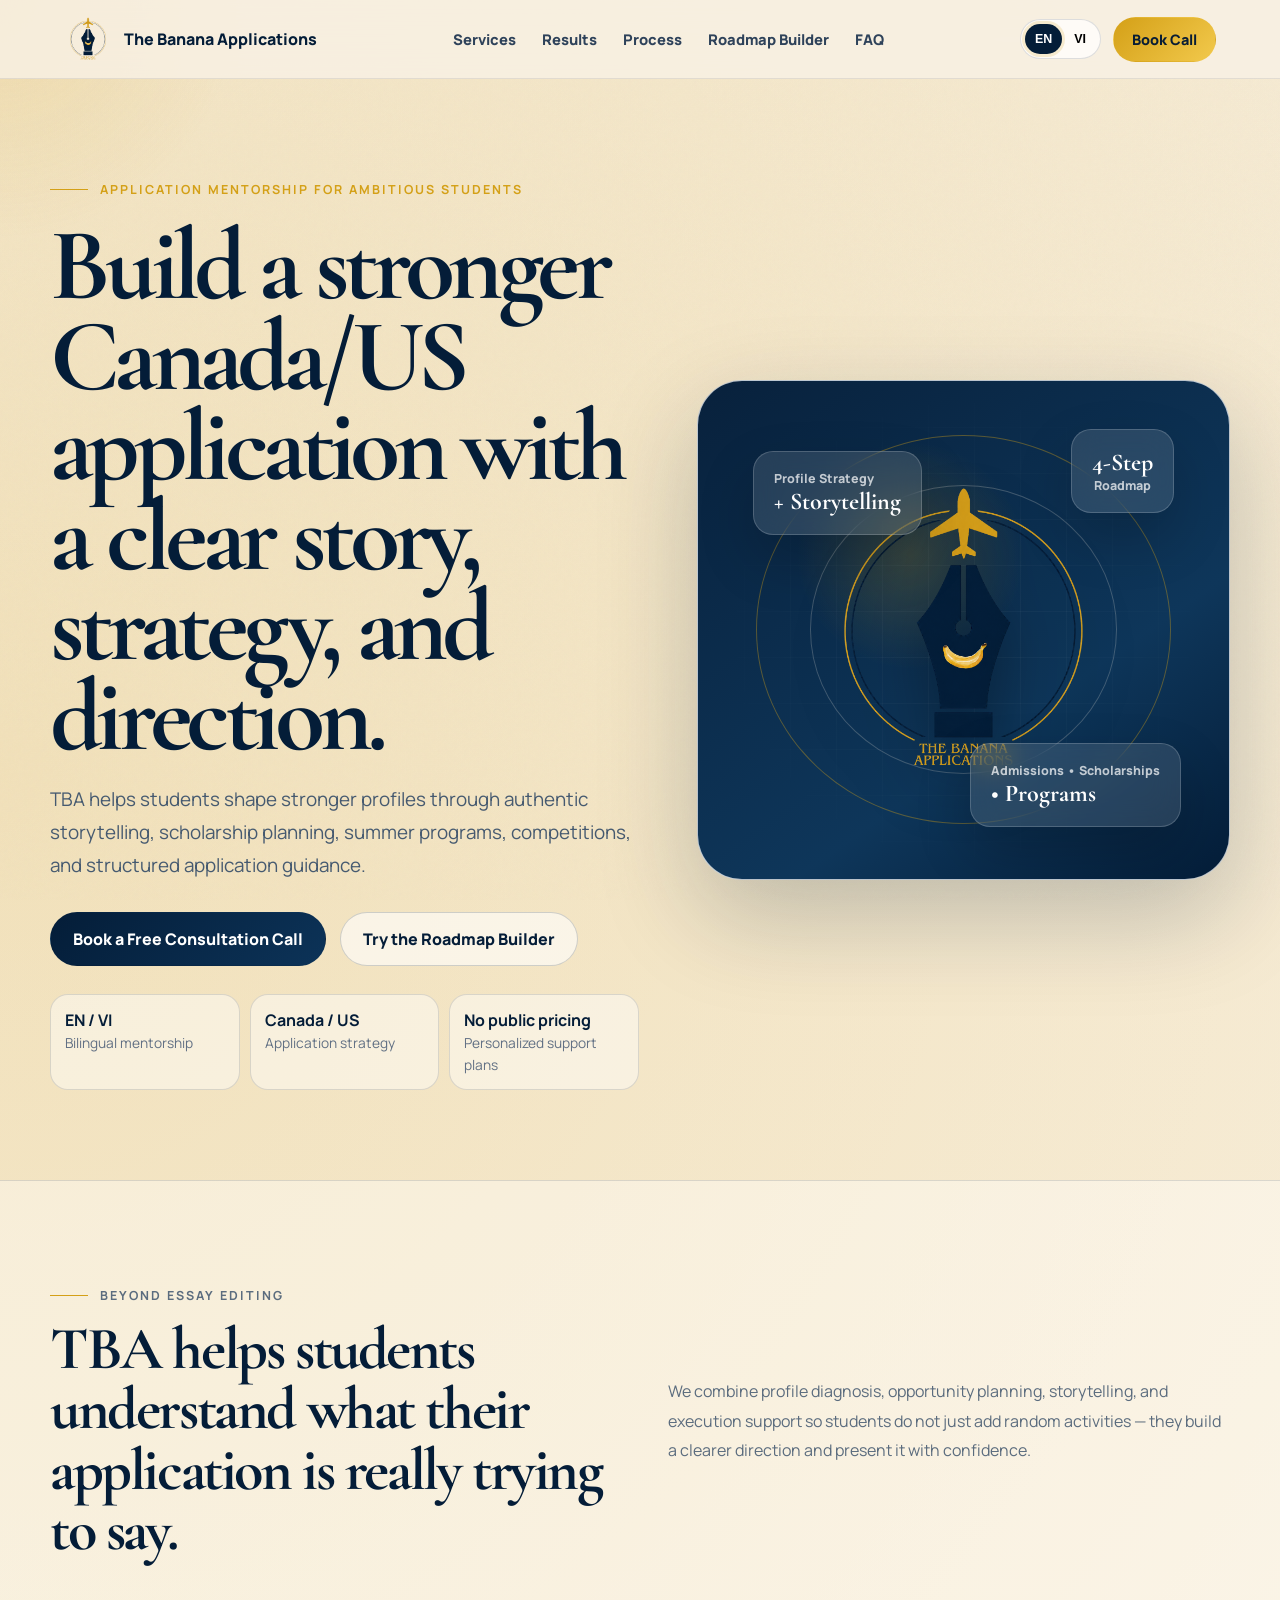
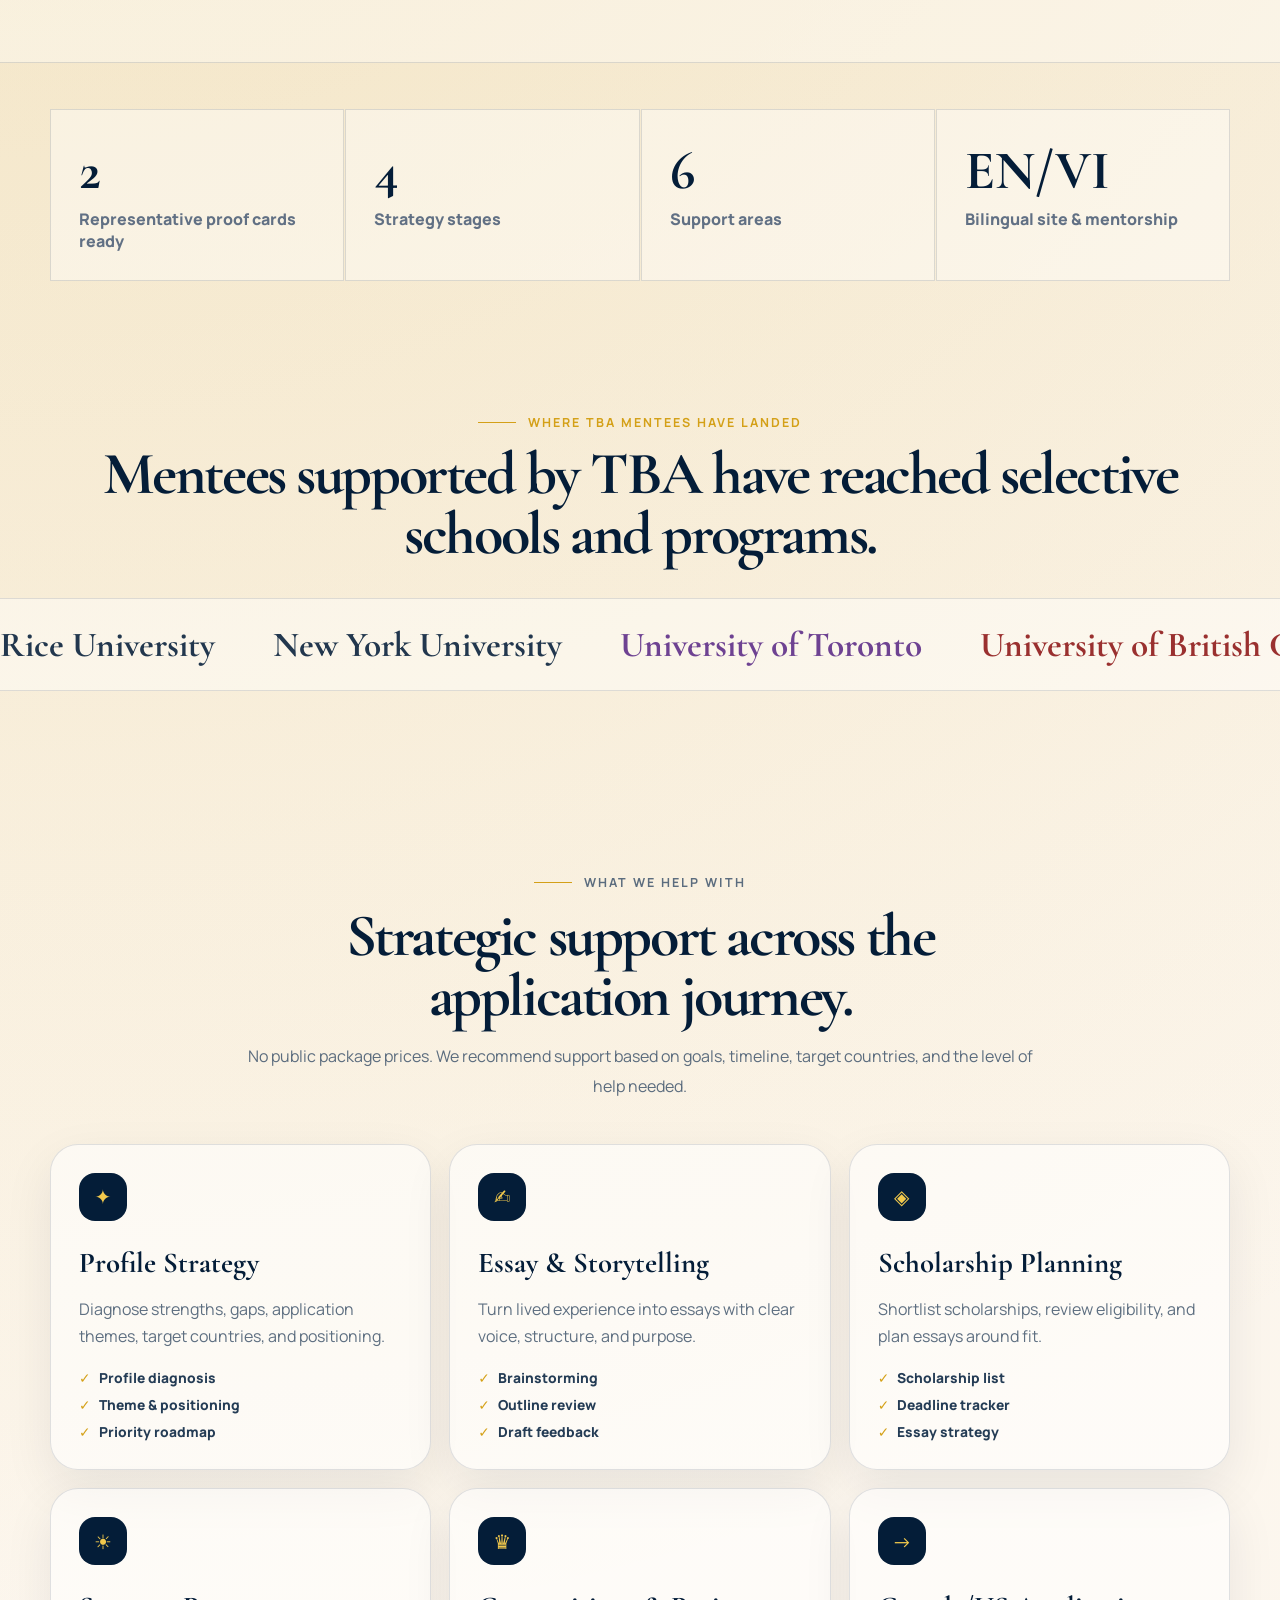
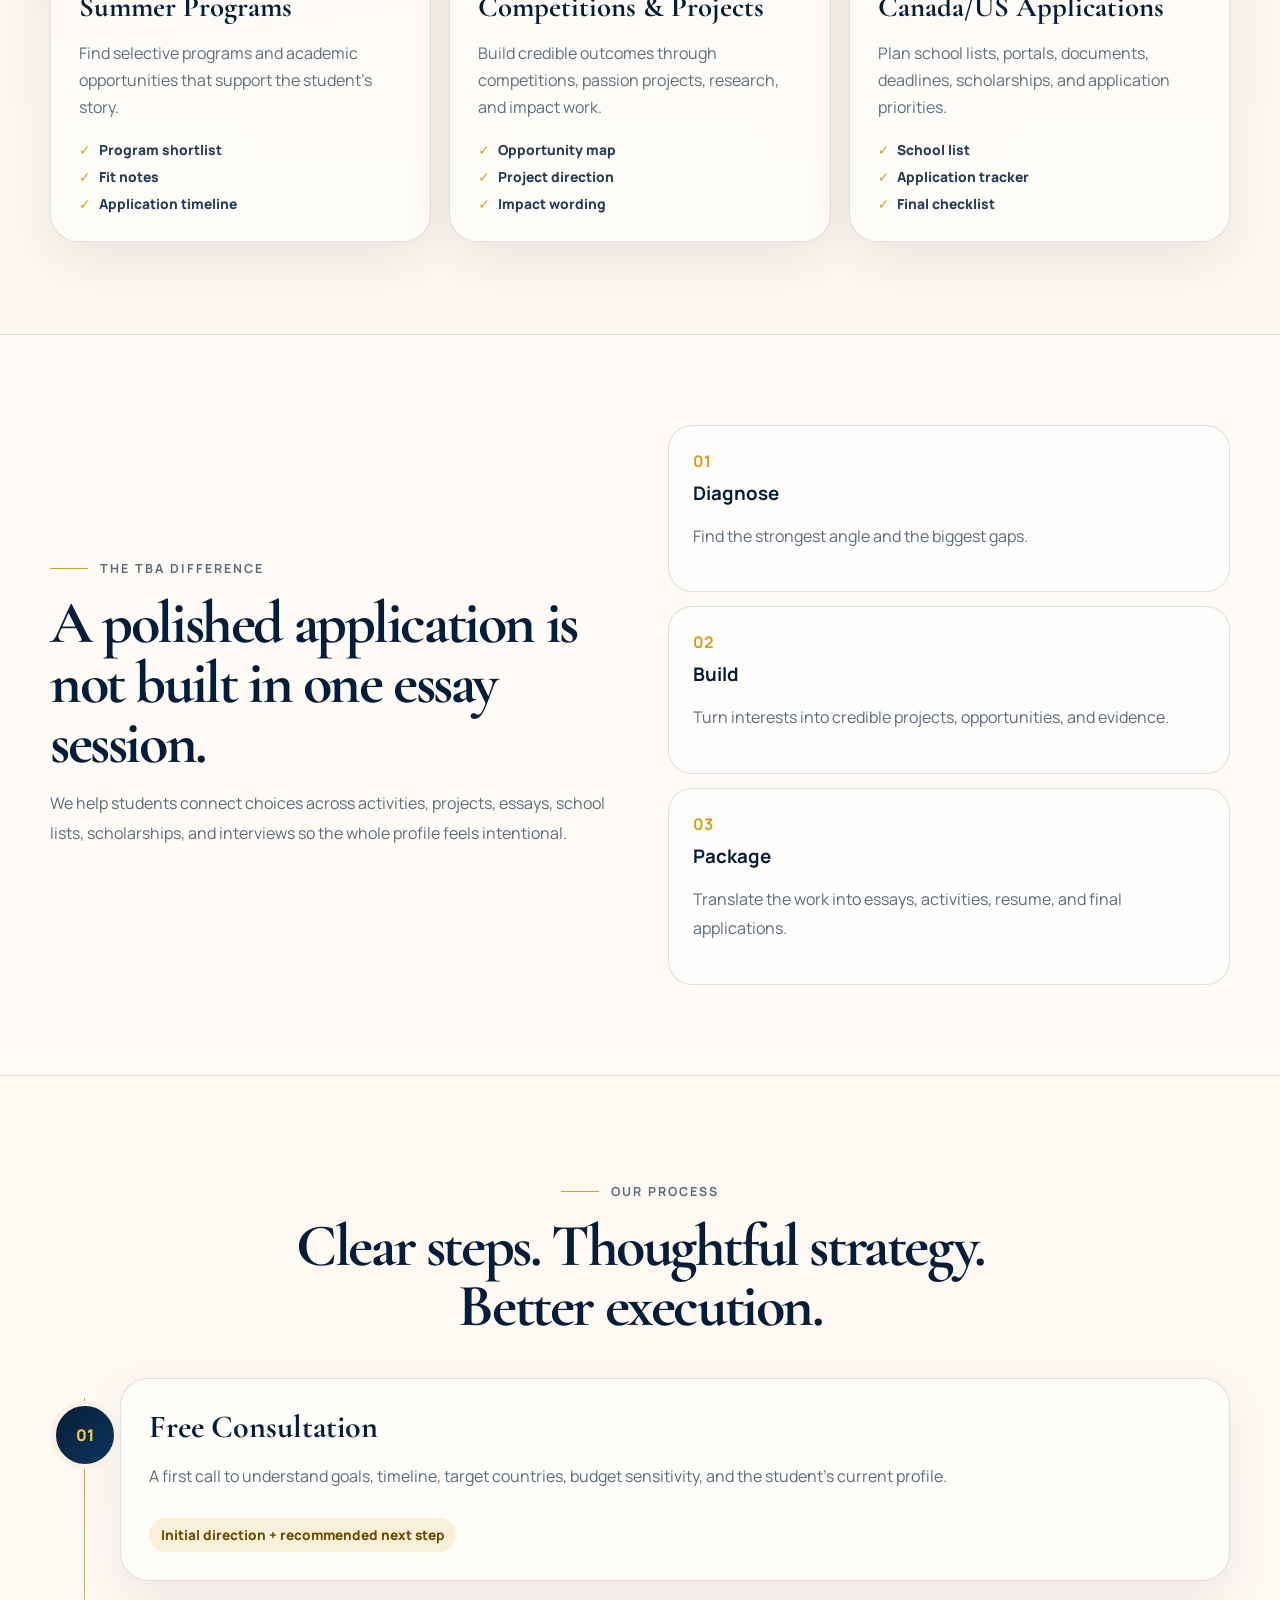
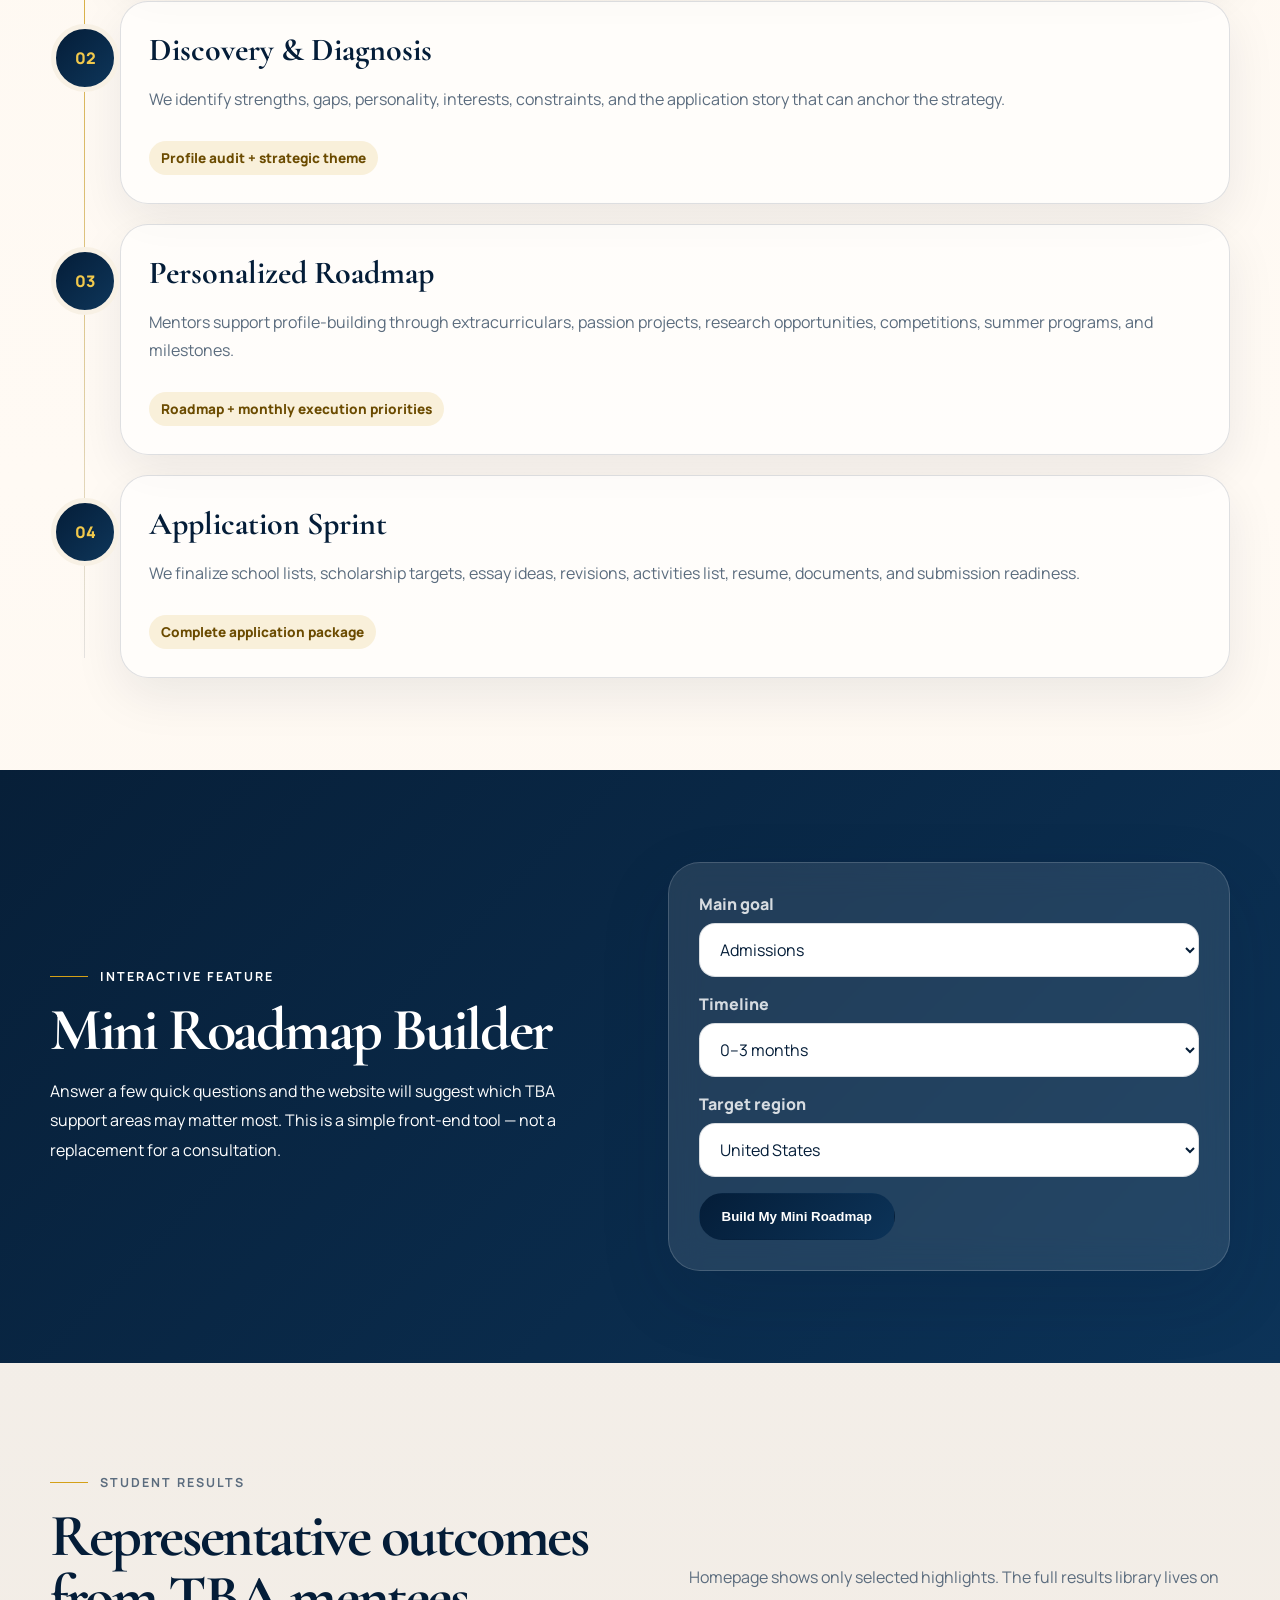
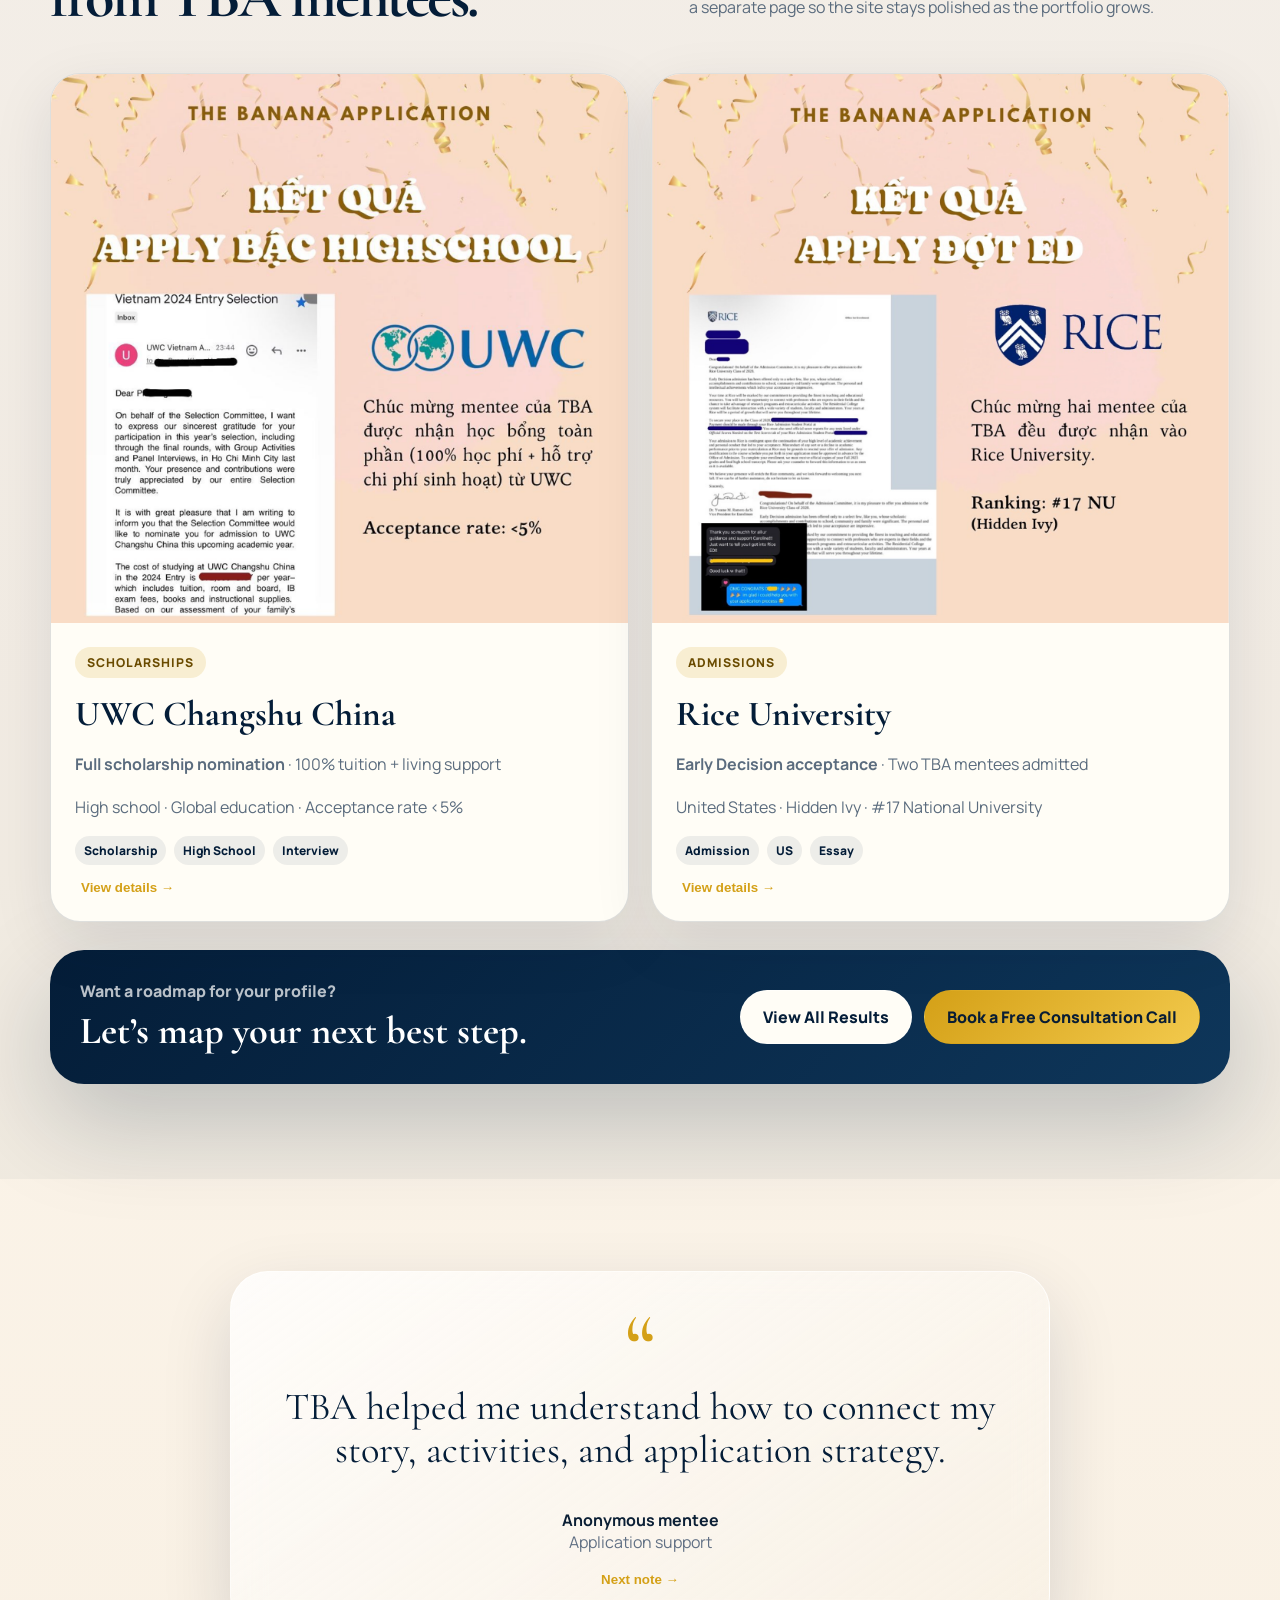
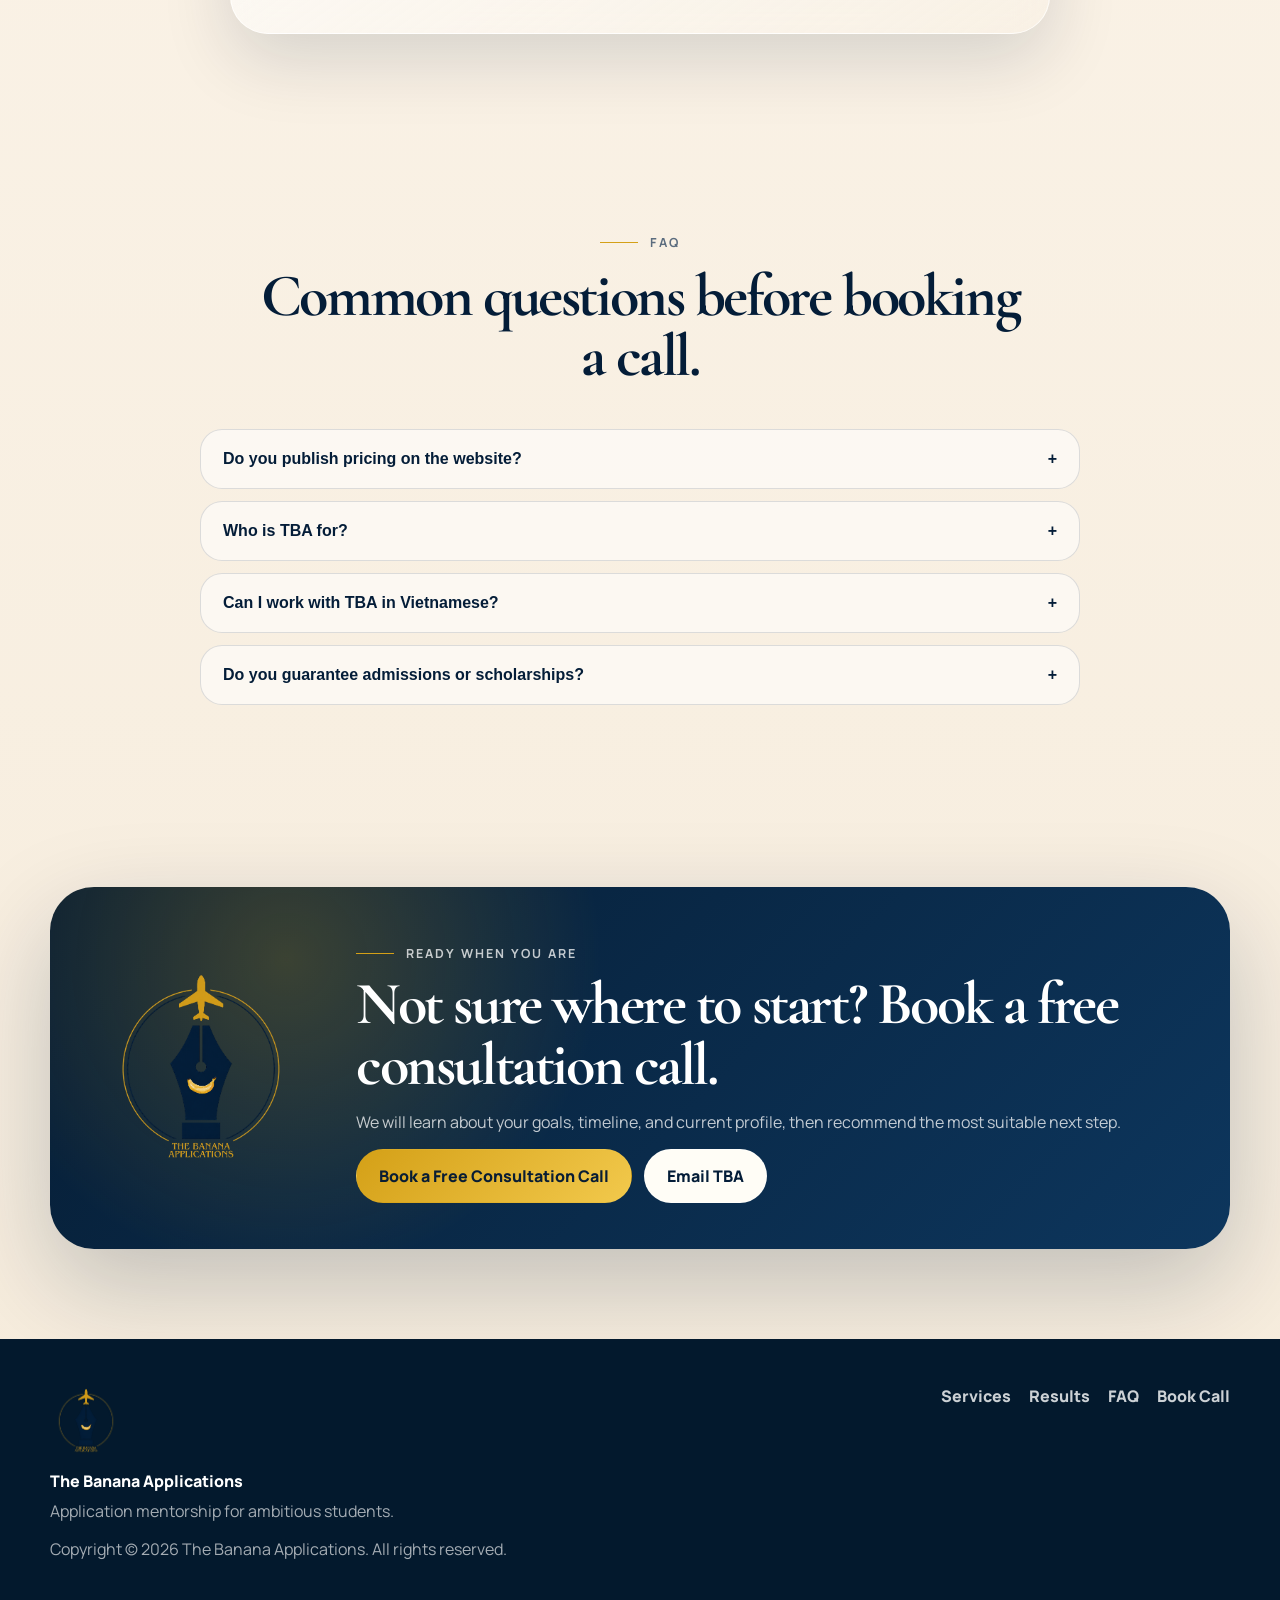
==== index.html @ 78f8deb8 "Add files via upload" ====
<!doctype html>
<html lang="en">
<head>
  <meta charset="utf-8" />
  <meta name="viewport" content="width=device-width, initial-scale=1" />
  <title>The Banana Applications | Premium Canada/US Application Mentorship</title>
  <meta name="description" content="The Banana Applications helps ambitious students build stronger Canada/US applications through profile strategy, authentic storytelling, scholarship planning, and structured application guidance." />
  <meta name="theme-color" content="#041d38" />
  <meta property="og:title" content="The Banana Applications" />
  <meta property="og:description" content="Premium bilingual application mentorship for students applying to Canada/US schools, scholarships, competitions, and programs." />
  <meta property="og:image" content="tba-logo.png" />
  <link rel="icon" href="tba-logo.png" />
  <link rel="preconnect" href="https://fonts.googleapis.com">
  <link rel="preconnect" href="https://fonts.gstatic.com" crossorigin>
  <link href="https://fonts.googleapis.com/css2?family=Cormorant+Garamond:wght@500;600;700&family=Manrope:wght@400;500;600;700;800&display=swap" rel="stylesheet">
  <link rel="stylesheet" href="styles.css" />
</head>
<body data-page="home">
  <div class="cursor-glow" id="cursorGlow"></div>
  <div class="page-noise"></div>
  <a class="skip-link" href="#main">Skip to content</a>
  <header class="site-header" id="top">
    <a class="brand" href="index.html#top" aria-label="The Banana Applications home"><img src="tba-logo.png" alt="The Banana Applications logo" /><span>The Banana Applications</span></a>
    <nav class="desktop-nav" aria-label="Main navigation">
      <a href="#services" data-i18n="navServices">Services</a><a href="results.html" data-i18n="navResults">Results</a><a href="#process" data-i18n="navProcess">Process</a><a href="#roadmap" data-i18n="navRoadmap">Roadmap Builder</a><a href="#faq" data-i18n="navFAQ">FAQ</a>
    </nav>
    <div class="header-actions"><button class="lang-toggle" type="button" aria-label="Switch language"><span class="lang-pill active" data-lang="en">EN</span><span class="lang-pill" data-lang="vi">VI</span></button><a class="btn btn-gold btn-small book-link" href="#" target="_blank" rel="noopener" data-i18n="bookShort">Book Call</a><button class="menu-button" type="button" aria-label="Open menu">☰</button></div>
  </header>
  <div class="mobile-menu" aria-label="Mobile navigation"><a href="#services" data-i18n="navServices">Services</a><a href="results.html" data-i18n="navResults">Results</a><a href="#process" data-i18n="navProcess">Process</a><a href="#roadmap" data-i18n="navRoadmap">Roadmap Builder</a><a href="#faq" data-i18n="navFAQ">FAQ</a></div>

  <main id="main">
    <section class="hero section-shell">
      <div class="hero-copy reveal">
        <p class="eyebrow"><span></span><strong data-i18n="heroEyebrow">Application mentorship for ambitious students</strong></p>
        <h1 data-i18n="heroTitle">Build a stronger Canada/US application with a clear story, strategy, and direction.</h1>
        <p class="hero-subtitle" data-i18n="heroSubtitle">TBA helps students shape stronger profiles through authentic storytelling, scholarship planning, summer programs, competitions, and structured application guidance.</p>
        <div class="hero-buttons"><a class="btn btn-navy book-link" href="#" target="_blank" rel="noopener" data-i18n="bookFull">Book a Free Consultation Call</a><a class="btn btn-outline" href="#roadmap" data-i18n="tryRoadmap">Try the Roadmap Builder</a></div>
        <div class="trust-row"><div><strong>EN / VI</strong><span data-i18n="trustLang">Bilingual mentorship</span></div><div><strong>Canada / US</strong><span data-i18n="trustMarket">Application strategy</span></div><div><strong data-i18n="trustNoPriceTitle">No public pricing</strong><span data-i18n="trustNoPriceText">Personalized support plans</span></div></div>
      </div>
      <div class="hero-visual reveal delay-1">
        <div class="hero-card premium-card tilt-card">
          <div class="orbit orbit-one"></div><div class="orbit orbit-two"></div><div class="hero-grid-lines"></div>
          <img class="hero-logo" src="tba-logo.png" alt="The Banana Applications logo" />
          <div class="floating-note top-left"><span>Profile Strategy</span><strong>+ Storytelling</strong></div>
          <div class="floating-note bottom-right"><span>Admissions • Scholarships</span><strong>• Programs</strong></div>
          <div class="floating-stat"><strong>4-Step</strong><span>Roadmap</span></div>
        </div>
      </div>
    </section>

    <section class="intro-band">
      <div class="section-shell intro-grid reveal"><div><p class="eyebrow"><span></span><strong data-i18n="introEyebrow">Beyond essay editing</strong></p><h2 data-i18n="introTitle">TBA helps students understand what their application is really trying to say.</h2></div><p data-i18n="introBody">We combine profile diagnosis, opportunity planning, storytelling, and execution support so students do not just add random activities — they build a clearer direction and present it with confidence.</p></div>
    </section>

    <section class="metric-panel section-shell reveal" aria-label="TBA highlights">
      <div><span data-counter="2">0</span><p data-i18n="metric1">Representative proof cards ready</p></div><div><span data-counter="4">0</span><p data-i18n="metric2">Strategy stages</p></div><div><span data-counter="6">0</span><p data-i18n="metric3">Support areas</p></div><div><span>EN/VI</span><p data-i18n="metric4">Bilingual site & mentorship</p></div>
    </section>

    <section class="university-strip" aria-label="TBA mentee destination schools"><div class="section-shell university-heading reveal"><p class="eyebrow centered"><span></span><strong data-i18n="marqueeEyebrow">Where TBA mentees have landed</strong></p><h2 data-i18n="marqueeTitle">Mentees supported by TBA have reached selective schools and programs.</h2></div><div class="logo-marquee"><div class="logo-track" id="destinationTrack"></div></div></section>

    <section class="section-shell services" id="services"><div class="section-heading reveal"><p class="eyebrow centered"><span></span><strong data-i18n="servicesEyebrow">What we help with</strong></p><h2 data-i18n="servicesTitle">Strategic support across the application journey.</h2><p data-i18n="servicesSubtitle">No public package prices. We recommend support based on goals, timeline, target countries, and the level of help needed.</p></div><div class="service-grid" id="serviceGrid"></div></section>

    <section class="signature-section"><div class="section-shell signature-grid reveal"><div><p class="eyebrow"><span></span><strong data-i18n="signatureEyebrow">The TBA difference</strong></p><h2 data-i18n="signatureTitle">A polished application is not built in one essay session.</h2><p data-i18n="signatureBody">We help students connect choices across activities, projects, essays, school lists, scholarships, and interviews so the whole profile feels intentional.</p></div><div class="method-cards"><article><b>01</b><h3 data-i18n="method1Title">Diagnose</h3><p data-i18n="method1Body">Find the strongest angle and the biggest gaps.</p></article><article><b>02</b><h3 data-i18n="method2Title">Build</h3><p data-i18n="method2Body">Turn interests into credible projects, opportunities, and evidence.</p></article><article><b>03</b><h3 data-i18n="method3Title">Package</h3><p data-i18n="method3Body">Translate the work into essays, activities, resume, and final applications.</p></article></div></div></section>

    <section class="section-shell process" id="process"><div class="section-heading reveal"><p class="eyebrow centered"><span></span><strong data-i18n="processEyebrow">Our process</strong></p><h2 data-i18n="processTitle">Clear steps. Thoughtful strategy. Better execution.</h2></div><div class="process-timeline" id="processGrid"></div></section>

    <section class="roadmap-section" id="roadmap"><div class="section-shell roadmap-grid reveal"><div><p class="eyebrow"><span></span><strong data-i18n="roadmapEyebrow">Interactive feature</strong></p><h2 data-i18n="roadmapTitle">Mini Roadmap Builder</h2><p data-i18n="roadmapBody">Answer a few quick questions and the website will suggest which TBA support areas may matter most. This is a simple front-end tool — not a replacement for a consultation.</p></div><div class="roadmap-card premium-card"><div class="quiz-step"><label data-i18n="quizGoal">Main goal</label><select id="goalSelect"><option value="admission">Admissions</option><option value="scholarship">Scholarship</option><option value="profile">Profile building</option><option value="essay">Essay/storytelling</option></select></div><div class="quiz-step"><label data-i18n="quizTimeline">Timeline</label><select id="timelineSelect"><option value="soon">0–3 months</option><option value="mid">3–9 months</option><option value="long">9+ months</option></select></div><div class="quiz-step"><label data-i18n="quizRegion">Target region</label><select id="regionSelect"><option value="us">United States</option><option value="canada">Canada</option><option value="both">Canada + US</option></select></div><button class="btn btn-navy" id="buildRoadmap" type="button" data-i18n="buildRoadmap">Build My Mini Roadmap</button><div class="roadmap-output" id="roadmapOutput"></div></div></div></section>

    <section class="results-section" id="results"><div class="section-shell"><div class="results-top reveal"><div><p class="eyebrow"><span></span><strong data-i18n="resultsEyebrow">Student results</strong></p><h2 data-i18n="resultsTitle">Representative outcomes from TBA mentees.</h2></div><p data-i18n="resultsSubtitle">Homepage shows only selected highlights. The full results library lives on a separate page so the site stays polished as the portfolio grows.</p></div><div class="results-grid" id="featuredResultsGrid"></div><div class="inline-cta reveal"><div><p data-i18n="inlineCtaSmall">Want a roadmap for your profile?</p><h3 data-i18n="inlineCtaTitle">Let’s map your next best step.</h3></div><div class="cta-actions"><a class="btn btn-light" href="results.html" data-i18n="viewAllResults">View All Results</a><a class="btn btn-gold book-link" href="#" target="_blank" rel="noopener" data-i18n="bookFull">Book a Free Consultation Call</a></div></div></div></section>

    <section class="testimonials section-shell reveal"><div class="testimonial-card premium-card"><p class="quote-mark">“</p><p id="testimonialText">TBA helped me understand how to connect my story, activities, and application strategy.</p><div><strong id="testimonialName">Anonymous mentee</strong><span id="testimonialMeta">Application support</span></div><button class="mini-link" id="nextTestimonial" type="button">Next note →</button></div></section>

    <section class="section-shell faq" id="faq"><div class="section-heading reveal"><p class="eyebrow centered"><span></span><strong data-i18n="faqEyebrow">FAQ</strong></p><h2 data-i18n="faqTitle">Common questions before booking a call.</h2></div><div class="faq-list" id="faqList"></div></section>

    <section class="final-cta" id="contact"><div class="section-shell final-card reveal"><img src="tba-logo.png" alt="The Banana Applications logo" /><div><p class="eyebrow"><span></span><strong data-i18n="finalEyebrow">Ready when you are</strong></p><h2 data-i18n="finalTitle">Not sure where to start? Book a free consultation call.</h2><p data-i18n="finalBody">We will learn about your goals, timeline, and current profile, then recommend the most suitable next step.</p><div class="final-actions"><a class="btn btn-gold book-link" href="#" target="_blank" rel="noopener" data-i18n="bookFull">Book a Free Consultation Call</a><a class="btn btn-light" id="emailLink" href="#">Email TBA</a></div></div></div></section>
  </main>

  <footer class="site-footer"><div class="section-shell footer-grid"><div><img src="tba-logo.png" alt="The Banana Applications logo" /><p>The Banana Applications</p><span data-i18n="footerTagline">Application mentorship for ambitious students.</span><span class="copyright">Copyright © 2026 The Banana Applications. All rights reserved.</span></div><div class="footer-links"><a href="#services" data-i18n="navServices">Services</a><a href="results.html" data-i18n="navResults">Results</a><a href="#faq" data-i18n="navFAQ">FAQ</a><a class="book-link" href="#" target="_blank" rel="noopener" data-i18n="bookShort">Book Call</a></div></div></footer>
  <dialog class="result-modal" id="resultModal"><button class="modal-close" type="button" aria-label="Close result">×</button><div id="modalContent"></div></dialog>
  <script src="data.js"></script><script src="script.js"></script>
</body>
</html>
---- styles.css ----
:root{--navy:#041d38;--navy2:#092947;--gold:#d4a017;--gold2:#f2c94c;--cream:#f8f1e5;--ivory:#fffaf0;--ink:#0b1f35;--muted:#617084;--line:rgba(4,29,56,.13);--shadow:0 26px 70px rgba(4,29,56,.14);--shadow2:0 36px 100px rgba(4,29,56,.22);--radius:28px;--serif:"Cormorant Garamond",Georgia,serif;--sans:"Manrope",system-ui,sans-serif}*{box-sizing:border-box}html{scroll-behavior:smooth}body{margin:0;background:radial-gradient(circle at 0 8%,rgba(212,160,23,.22),transparent 28%),linear-gradient(180deg,var(--cream),#fffaf4 55%,#f6ecdc);color:var(--ink);font-family:var(--sans);overflow-x:hidden}.page-noise{position:fixed;inset:0;pointer-events:none;opacity:.42;background-image:url("data:image/svg+xml,%3Csvg viewBox='0 0 200 200' xmlns='http://www.w3.org/2000/svg'%3E%3Cfilter id='n'%3E%3CfeTurbulence type='fractalNoise' baseFrequency='.9' numOctaves='4' stitchTiles='stitch'/%3E%3C/filter%3E%3Crect width='100%25' height='100%25' filter='url(%23n)' opacity='.05'/%3E%3C/svg%3E");z-index:0}.cursor-glow{position:fixed;width:520px;height:520px;border-radius:50%;background:radial-gradient(circle,rgba(212,160,23,.19),transparent 65%);pointer-events:none;transform:translate(-50%,-50%);z-index:0;opacity:.8}.skip-link{position:absolute;left:-999px}.skip-link:focus{left:20px;top:20px;z-index:99}.section-shell{width:min(1180px,calc(100% - 42px));margin:0 auto}.site-header{position:sticky;top:0;z-index:50;display:flex;align-items:center;justify-content:space-between;padding:15px min(5vw,72px);background:rgba(248,241,229,.82);backdrop-filter:blur(18px);border-bottom:1px solid rgba(4,29,56,.09)}.brand{display:flex;align-items:center;gap:12px;color:var(--navy);text-decoration:none;font-weight:850}.brand img{width:48px;height:48px;object-fit:contain}.desktop-nav{display:flex;gap:26px;align-items:center}.desktop-nav a,.mobile-menu a{color:#2e425a;text-decoration:none;font-weight:800;font-size:.92rem}.desktop-nav a:hover{color:var(--gold)}.header-actions{display:flex;gap:12px;align-items:center}.lang-toggle{border:1px solid var(--line);background:rgba(255,255,255,.7);padding:4px;border-radius:999px;display:flex;gap:2px;cursor:pointer}.lang-pill{padding:8px 10px;border-radius:999px;font-weight:900;font-size:.78rem}.lang-pill.active{background:var(--navy);color:white;box-shadow:0 0 0 3px rgba(212,160,23,.18)}.btn{display:inline-flex;align-items:center;justify-content:center;border-radius:999px;padding:15px 22px;border:1px solid transparent;text-decoration:none;font-weight:900;transition:.25s ease;cursor:pointer}.btn:hover{transform:translateY(-2px);box-shadow:0 18px 38px rgba(4,29,56,.15)}.btn-small{padding:12px 18px;font-size:.9rem}.btn-gold{background:linear-gradient(135deg,var(--gold),var(--gold2));color:#091d34}.btn-navy{background:linear-gradient(135deg,var(--navy),#0c3358);color:white}.btn-outline{border-color:rgba(4,29,56,.18);background:rgba(255,255,255,.6);color:var(--navy)}.btn-light{background:#fffdf6;color:var(--navy);border-color:rgba(255,255,255,.45)}.menu-button{display:none;border:0;background:var(--navy);color:white;border-radius:12px;padding:9px 12px}.mobile-menu{display:none;position:sticky;top:79px;z-index:49;background:rgba(248,241,229,.96);padding:14px 22px;border-bottom:1px solid var(--line)}.mobile-menu.open{display:grid;gap:12px}.hero{position:relative;display:grid;grid-template-columns:1.05fr .95fr;gap:58px;align-items:center;min-height:760px;padding:90px 0}.eyebrow{display:flex;gap:12px;align-items:center;color:var(--gold);letter-spacing:.16em;text-transform:uppercase;font-size:.78rem;font-weight:900}.eyebrow span{width:38px;height:1px;background:var(--gold);display:inline-block}.eyebrow.centered{justify-content:center}.hero h1,.results-hero h1{font-family:var(--serif);font-size:clamp(4rem,8vw,7.8rem);line-height:.88;letter-spacing:-.055em;margin:22px 0;color:var(--navy)}.hero-subtitle{font-size:1.18rem;line-height:1.75;color:#465a70;max-width:780px}.hero-buttons{display:flex;gap:14px;flex-wrap:wrap;margin-top:30px}.trust-row{margin-top:28px;display:grid;grid-template-columns:repeat(3,1fr);gap:10px}.trust-row div{border:1px solid var(--line);border-radius:18px;padding:14px;background:rgba(255,255,255,.45)}.trust-row strong{display:block;color:var(--navy)}.trust-row span{color:var(--muted);font-size:.86rem}.premium-card{background:linear-gradient(145deg,rgba(255,255,255,.78),rgba(248,241,229,.45));border:1px solid rgba(255,255,255,.72);box-shadow:var(--shadow);backdrop-filter:blur(16px)}.hero-card{min-height:500px;border-radius:45px;background:radial-gradient(circle at 40% 35%,rgba(212,160,23,.22),transparent 25%),linear-gradient(145deg,#08213c,#0e365a 65%,#041d38);position:relative;overflow:hidden;display:grid;place-items:center;box-shadow:var(--shadow2)}.hero-grid-lines{position:absolute;inset:0;background:linear-gradient(rgba(255,255,255,.035) 1px,transparent 1px),linear-gradient(90deg,rgba(255,255,255,.035) 1px,transparent 1px);background-size:46px 46px;mask-image:radial-gradient(circle,black 15%,transparent 72%)}.hero-logo{width:min(360px,60%);filter:drop-shadow(0 22px 30px rgba(0,0,0,.32));z-index:2}.orbit{position:absolute;border:1px solid rgba(212,160,23,.38);border-radius:50%;animation:spin 18s linear infinite}.orbit-one{width:78%;height:78%}.orbit-two{width:58%;height:58%;border-color:rgba(248,241,229,.22);animation-duration:28s}.floating-note,.floating-stat{position:absolute;z-index:3;border:1px solid rgba(255,255,255,.18);background:rgba(255,255,255,.12);backdrop-filter:blur(14px);color:white;border-radius:20px;padding:18px 20px;box-shadow:0 24px 55px rgba(0,0,0,.18)}.floating-note span,.floating-stat span{display:block;font-weight:900;font-size:.78rem;color:rgba(255,255,255,.72)}.floating-note strong,.floating-stat strong{font-family:var(--serif);font-size:1.5rem}.top-left{top:70px;left:55px}.bottom-right{right:48px;bottom:52px}.floating-stat{right:55px;top:48px;text-align:center}.intro-band,.signature-section,.why-section{padding:90px 0;background:rgba(255,255,255,.36);border-top:1px solid var(--line);border-bottom:1px solid var(--line)}.intro-grid,.signature-grid,.why-grid,.roadmap-grid{display:grid;grid-template-columns:1fr 1fr;gap:55px;align-items:center}.intro-grid h2,.section-heading h2,.signature-grid h2,.why-grid h2,.roadmap-grid h2,.results-top h2,.university-heading h2,.final-card h2{font-family:var(--serif);font-size:clamp(2.5rem,4.7vw,4.4rem);line-height:1;letter-spacing:-.04em;margin:12px 0;color:var(--navy)}.intro-grid p,.signature-grid p,.why-grid p,.section-heading p,.results-top p,.roadmap-grid p{color:#5b6c7e;line-height:1.85}.metric-panel{display:grid;grid-template-columns:repeat(4,1fr);gap:1px;padding:46px 0}.metric-panel div{padding:28px;border:1px solid var(--line);background:rgba(255,255,255,.4)}.metric-panel span{font-family:var(--serif);font-weight:800;font-size:3.4rem;color:var(--navy)}.metric-panel p{margin:4px 0 0;color:var(--muted);font-weight:800}.university-strip{padding:75px 0;overflow:hidden}.university-heading{text-align:center;margin-bottom:34px}.logo-marquee{border-block:1px solid rgba(4,29,56,.12);background:rgba(255,255,255,.42);padding:24px 0;white-space:nowrap}.logo-track{display:inline-flex;gap:58px;align-items:center;animation:marquee 35s linear infinite}.school-wordmark{font-family:var(--serif);font-size:2.2rem;font-weight:800;color:var(--navy);opacity:.88}.school-wordmark:nth-child(3n){color:#5b2a86}.school-wordmark:nth-child(4n){color:#8c1515}.section-heading{text-align:center;max-width:790px;margin:0 auto 42px}.services,.process,.resources,.faq,.testimonials{padding:92px 0}.service-grid{display:grid;grid-template-columns:repeat(3,1fr);gap:18px}.service-card{position:relative;border-radius:28px;padding:28px;background:rgba(255,255,255,.56);border:1px solid rgba(4,29,56,.12);box-shadow:0 18px 50px rgba(4,29,56,.08);overflow:hidden;transition:.25s ease}.service-card:hover{transform:translateY(-5px);box-shadow:var(--shadow)}.service-icon{width:48px;height:48px;border-radius:16px;background:var(--navy);color:var(--gold2);display:grid;place-items:center;font-size:1.25rem;margin-bottom:24px}.service-card h3{font-family:var(--serif);font-size:1.8rem;margin:0 0 10px;color:var(--navy)}.service-card p{color:#5e6f81;line-height:1.7}.deliver-list{margin:18px 0 0;padding:0;display:grid;gap:8px;list-style:none}.deliver-list li{font-size:.86rem;color:#243c55;font-weight:800}.deliver-list li:before{content:'✓';color:var(--gold);margin-right:8px}.method-cards{display:grid;gap:14px}.method-cards article{padding:24px;border-radius:24px;background:rgba(255,255,255,.55);border:1px solid var(--line)}.method-cards b{color:var(--gold)}.method-cards h3{margin:8px 0;color:var(--navy)}.process-timeline{position:relative;display:grid;gap:20px}.process-timeline:before{content:"";position:absolute;left:34px;top:20px;bottom:20px;width:1px;background:linear-gradient(var(--gold),rgba(4,29,56,.1))}.process-card{position:relative;margin-left:70px;padding:28px;border-radius:28px;background:rgba(255,255,255,.6);border:1px solid var(--line);box-shadow:0 18px 50px rgba(4,29,56,.08)}.process-card .num{position:absolute;left:-70px;top:22px;width:68px;height:68px;border-radius:50%;display:grid;place-items:center;background:linear-gradient(135deg,var(--navy),#0e365a);color:var(--gold2);font-weight:900;border:5px solid var(--cream)}.process-card h3{font-family:var(--serif);font-size:2rem;margin:0 0 8px;color:var(--navy)}.process-card p{color:#5b6c7e;line-height:1.75}.process-output{display:inline-flex;margin-top:12px;border-radius:999px;background:rgba(212,160,23,.14);color:#6b4b00;padding:8px 12px;font-weight:900;font-size:.85rem}.roadmap-section{padding:92px 0;background:linear-gradient(135deg,#071f38,#0c3358);color:white}.roadmap-grid h2,.roadmap-grid .eyebrow,.roadmap-grid p{color:white}.roadmap-card{padding:30px;border-radius:32px;background:rgba(255,255,255,.1);border-color:rgba(255,255,255,.16)}.quiz-step{display:grid;gap:8px;margin-bottom:16px}.quiz-step label{font-weight:900;color:rgba(255,255,255,.82)}.quiz-step select,.results-tools input,.results-tools select{width:100%;border:1px solid rgba(4,29,56,.15);background:white;border-radius:16px;padding:14px 16px;font:inherit;color:var(--navy)}.roadmap-output{display:none;margin-top:18px;padding:18px;border-radius:22px;background:rgba(255,255,255,.12);border:1px solid rgba(255,255,255,.18);line-height:1.7}.roadmap-output.show{display:block}.results-section{padding:95px 0;background:rgba(4,29,56,.04)}.results-top{display:grid;grid-template-columns:1.05fr .95fr;gap:40px;align-items:end;margin-bottom:34px}.results-grid{display:grid;grid-template-columns:repeat(2,1fr);gap:22px}.result-card{background:#fffdf6;border-radius:30px;overflow:hidden;border:1px solid var(--line);box-shadow:0 20px 60px rgba(4,29,56,.1);transition:.25s ease;display:flex;flex-direction:column}.result-card:hover{transform:translateY(-4px);box-shadow:var(--shadow)}.result-image{aspect-ratio:1.05/1;background:#ead8c2;overflow:hidden}.result-image img{width:100%;height:100%;object-fit:cover;display:block}.result-body{padding:24px}.result-category{display:inline-flex;border-radius:999px;background:rgba(212,160,23,.16);color:#6a4b00;padding:7px 12px;font-weight:900;font-size:.76rem;text-transform:uppercase;letter-spacing:.08em}.result-body h3{font-family:var(--serif);font-size:2.2rem;margin:14px 0 8px;color:var(--navy)}.result-body p{color:#5b6c7e;line-height:1.65}.tag-row{display:flex;gap:8px;flex-wrap:wrap}.tag-row span{font-size:.75rem;font-weight:900;color:var(--navy);background:rgba(4,29,56,.07);border-radius:999px;padding:6px 9px}.result-open{margin-top:14px;border:0;background:transparent;color:var(--gold);font-weight:900;cursor:pointer}.inline-cta{margin-top:28px;border-radius:34px;background:linear-gradient(135deg,var(--navy),#0e365a);color:white;padding:30px;display:flex;align-items:center;justify-content:space-between;gap:20px;box-shadow:var(--shadow2)}.inline-cta p{margin:0;color:rgba(255,255,255,.72);font-weight:900}.inline-cta h3{font-family:var(--serif);font-size:2.4rem;margin:6px 0 0}.cta-actions{display:flex;gap:12px;flex-wrap:wrap}.testimonials{display:grid;place-items:center}.testimonial-card{max-width:820px;padding:44px;border-radius:38px;text-align:center}.quote-mark{font-family:var(--serif);font-size:6rem;color:var(--gold);line-height:0;margin:32px 0}.testimonial-card p:not(.quote-mark){font-family:var(--serif);font-size:2.4rem;line-height:1.1;color:var(--navy)}.testimonial-card strong{display:block}.testimonial-card span{color:var(--muted)}.mini-link{border:0;background:transparent;color:var(--gold);font-weight:900;margin-top:18px;cursor:pointer}.faq-list{max-width:880px;margin:auto;display:grid;gap:12px}.faq-item{border:1px solid var(--line);border-radius:22px;background:rgba(255,255,255,.56);overflow:hidden}.faq-q{width:100%;border:0;background:transparent;padding:20px 22px;display:flex;justify-content:space-between;align-items:center;font-weight:900;color:var(--navy);font-size:1rem;cursor:pointer}.faq-a{display:none;padding:0 22px 22px;color:#5b6c7e;line-height:1.75}.faq-item.open .faq-a{display:block}.final-cta{padding:90px 0}.final-card{border-radius:44px;background:radial-gradient(circle at 20% 20%,rgba(212,160,23,.25),transparent 32%),linear-gradient(135deg,#061d34,#0d365d);color:white;padding:46px;display:grid;grid-template-columns:220px 1fr;gap:40px;align-items:center;box-shadow:var(--shadow2)}.final-card img{width:210px}.final-card h2{color:white}.final-card p{color:rgba(255,255,255,.75)}.final-actions{display:flex;gap:12px;flex-wrap:wrap}.site-footer{padding:46px 0;background:#03192d;color:white}.footer-grid{display:flex;justify-content:space-between;gap:30px}.footer-grid img{width:72px}.footer-grid p{font-weight:900;margin:8px 0}.footer-grid span{display:block;color:rgba(255,255,255,.64);margin-top:6px}.copyright{margin-top:16px!important}.footer-links{display:flex;gap:18px;flex-wrap:wrap;align-items:flex-start}.footer-links a{color:rgba(255,255,255,.8);text-decoration:none;font-weight:800}.results-hero{display:grid;grid-template-columns:1.1fr .9fr;gap:50px;align-items:center;min-height:520px;padding:85px 0}.results-hero-card{border-radius:36px;padding:34px;text-align:center}.results-hero-card img{width:210px}.full-results{padding-top:70px}.results-tools{display:grid;grid-template-columns:1fr 220px;gap:14px;margin:0 0 16px}.filter-row{display:flex;gap:10px;flex-wrap:wrap;margin:0 0 26px}.filter-btn{border:1px solid var(--line);background:rgba(255,255,255,.62);padding:10px 14px;border-radius:999px;font-weight:900;color:var(--navy);cursor:pointer}.filter-btn.active{background:var(--navy);color:white}.result-modal{border:0;border-radius:34px;max-width:980px;width:calc(100% - 30px);padding:0;background:#fffdf6;box-shadow:var(--shadow2)}.result-modal::backdrop{background:rgba(4,29,56,.68);backdrop-filter:blur(8px)}.modal-close{position:absolute;right:16px;top:12px;z-index:2;border:0;background:var(--navy);color:white;width:38px;height:38px;border-radius:50%;font-size:1.4rem}.modal-layout{display:grid;grid-template-columns:1fr 1fr}.modal-layout img{width:100%;height:100%;object-fit:cover}.modal-copy{padding:40px}.modal-copy h2{font-family:var(--serif);font-size:3rem;color:var(--navy);line-height:1;margin:12px 0}.reveal{opacity:0;transform:translateY(22px);transition:opacity .7s ease,transform .7s ease}.reveal.visible{opacity:1;transform:none}.delay-1{transition-delay:.12s}.delay-2{transition-delay:.24s}@keyframes spin{to{transform:rotate(360deg)}}@keyframes marquee{from{transform:translateX(0)}to{transform:translateX(-50%)}}@media(max-width:980px){.desktop-nav{display:none}.menu-button{display:block}.hero,.intro-grid,.signature-grid,.roadmap-grid,.results-top,.results-hero,.final-card{grid-template-columns:1fr}.hero{padding:55px 0;min-height:auto}.hero h1,.results-hero h1{font-size:clamp(3.3rem,16vw,5.2rem)}.service-grid,.results-grid,.metric-panel{grid-template-columns:1fr}.trust-row{grid-template-columns:1fr}.hero-card{min-height:430px}.final-card{text-align:center}.final-card img{margin:auto}.footer-grid{display:grid}.results-tools{grid-template-columns:1fr}.modal-layout{grid-template-columns:1fr}.modal-layout img{max-height:520px}}@media(max-width:620px){.section-shell{width:min(100% - 28px,1180px)}.brand span{display:none}.btn{width:100%;padding:14px 18px}.btn-small{width:auto}.hero-buttons,.final-actions,.cta-actions{width:100%}.hero-card{min-height:360px;border-radius:32px}.floating-note{display:none}.floating-stat{right:20px;top:20px}.intro-band,.services,.process,.faq,.final-cta,.results-section,.roadmap-section{padding:62px 0}.inline-cta{display:grid}.service-card,.process-card{border-radius:24px}.process-card{margin-left:48px}.process-timeline:before{left:24px}.process-card .num{left:-54px;width:52px;height:52px}.school-wordmark{font-size:1.6rem}.site-header{padding:12px 16px}.hero-subtitle{font-size:1rem}.testimonial-card p:not(.quote-mark){font-size:1.7rem}.result-body h3{font-size:1.8rem}}
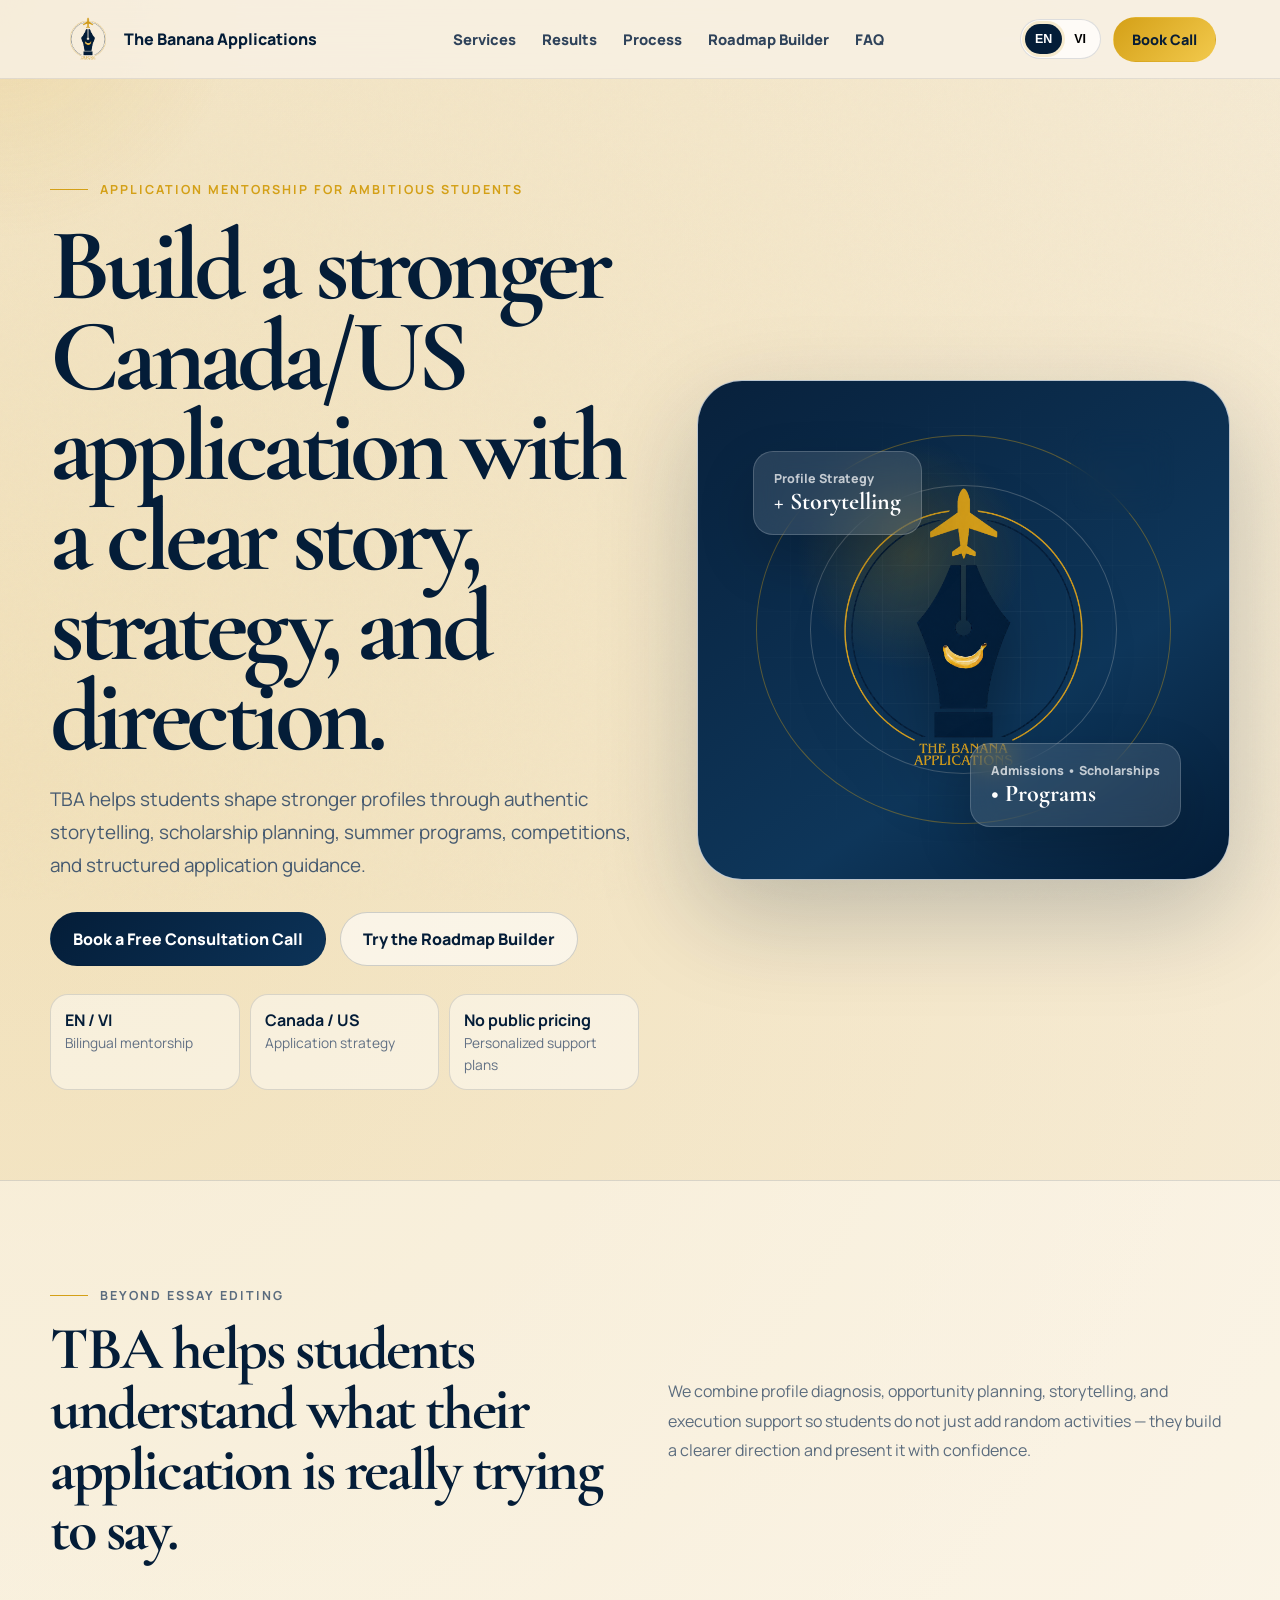
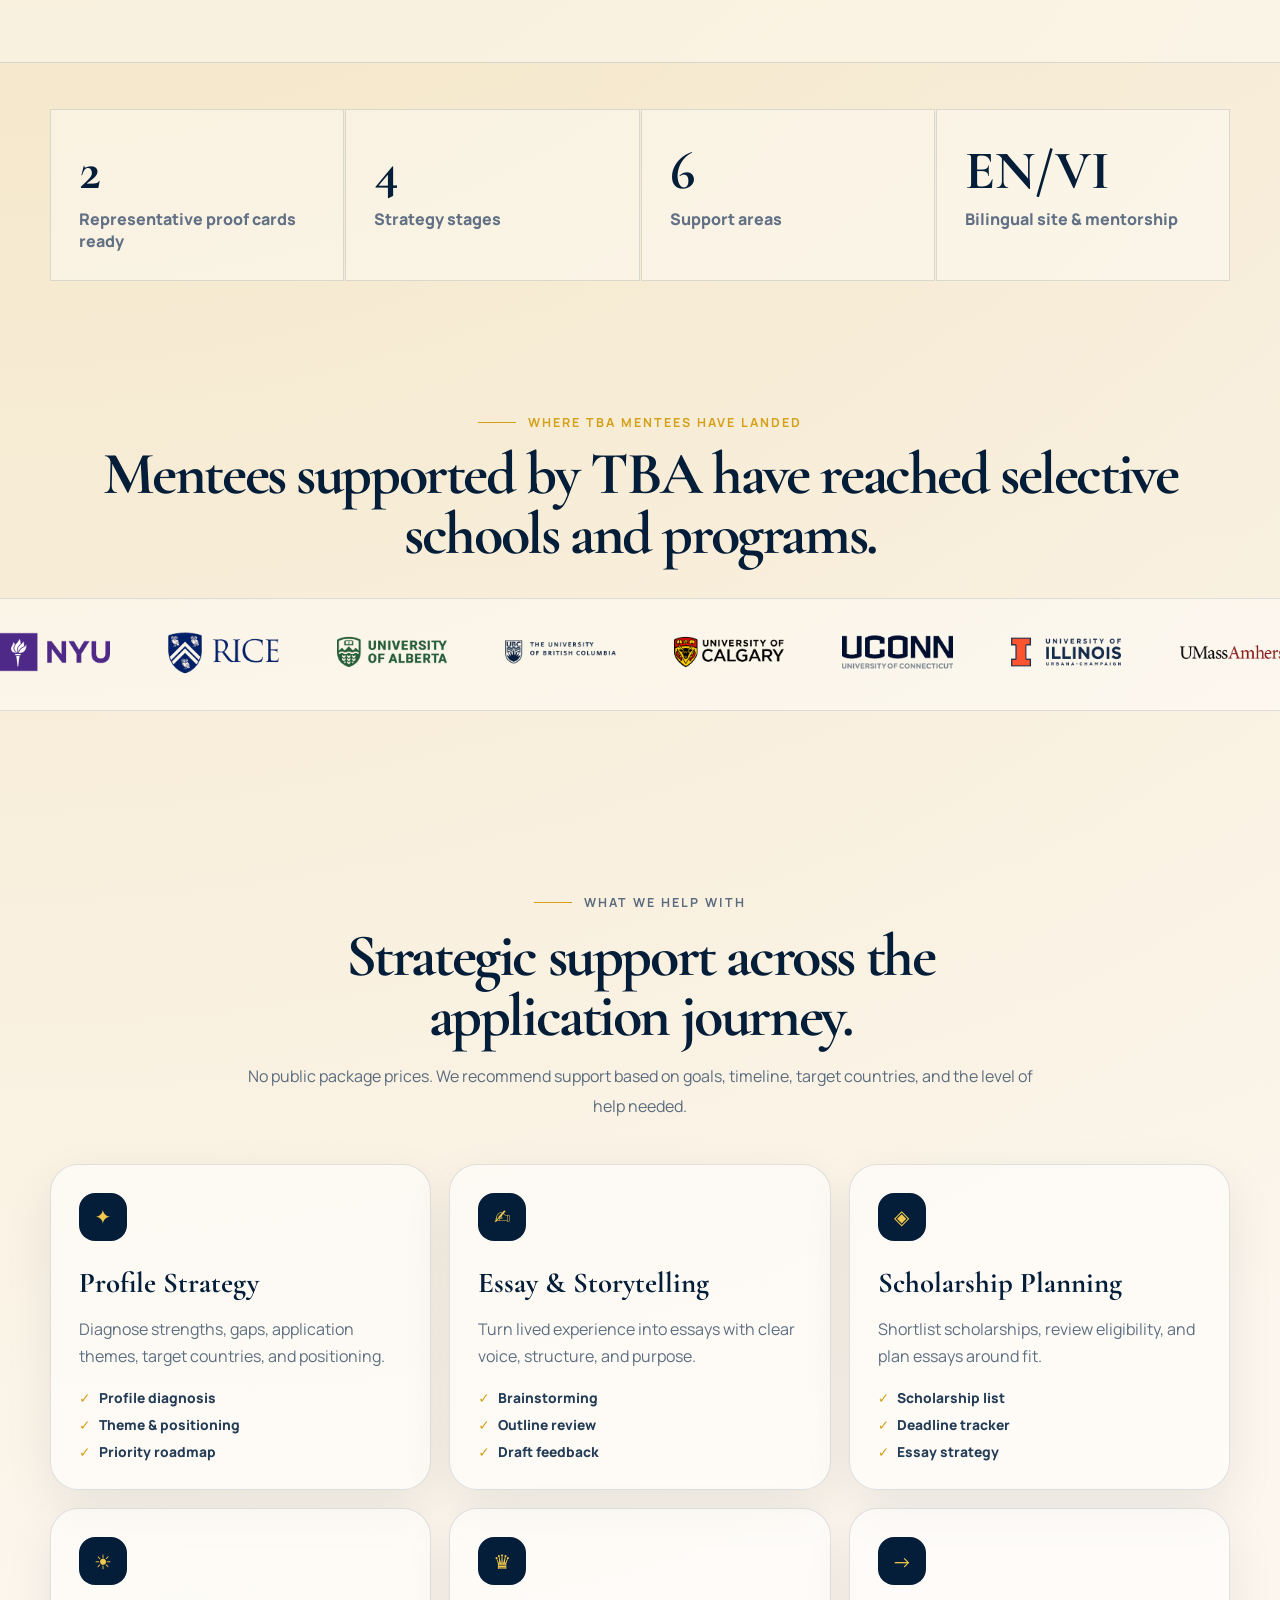
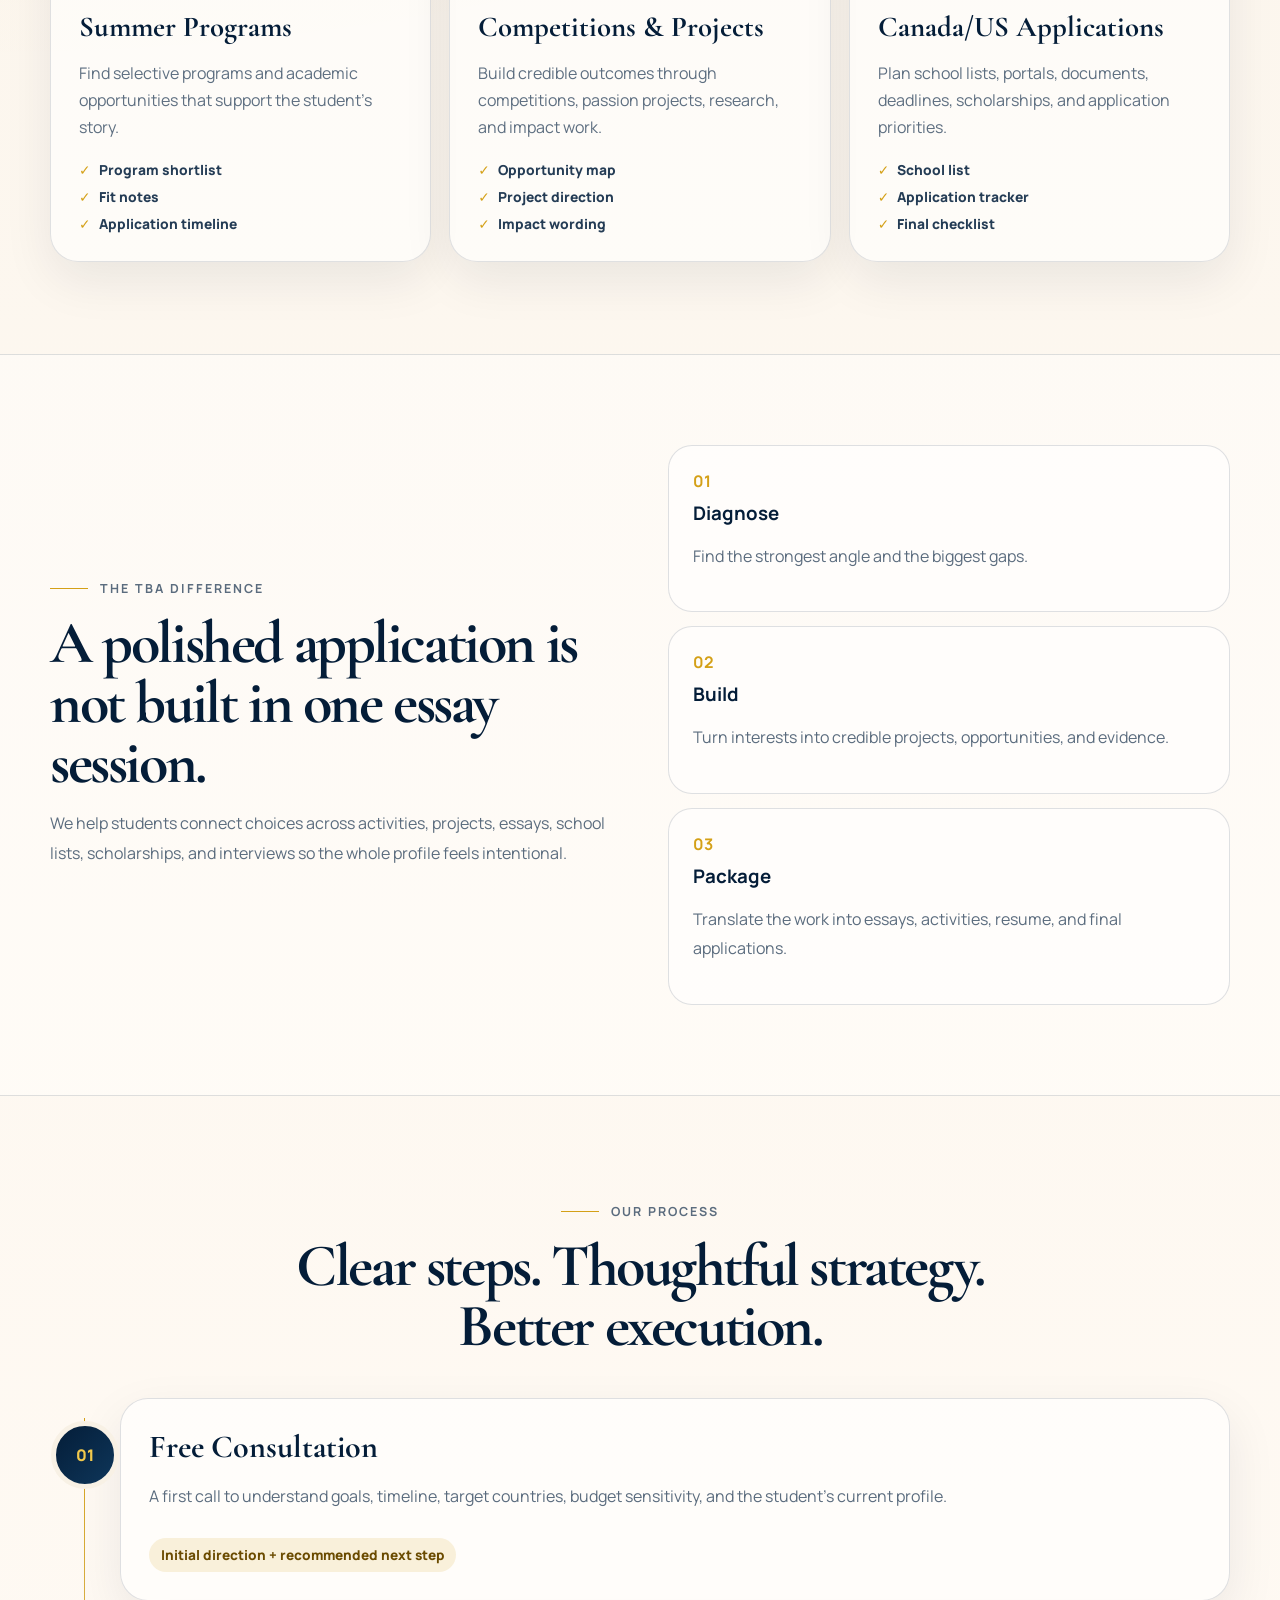
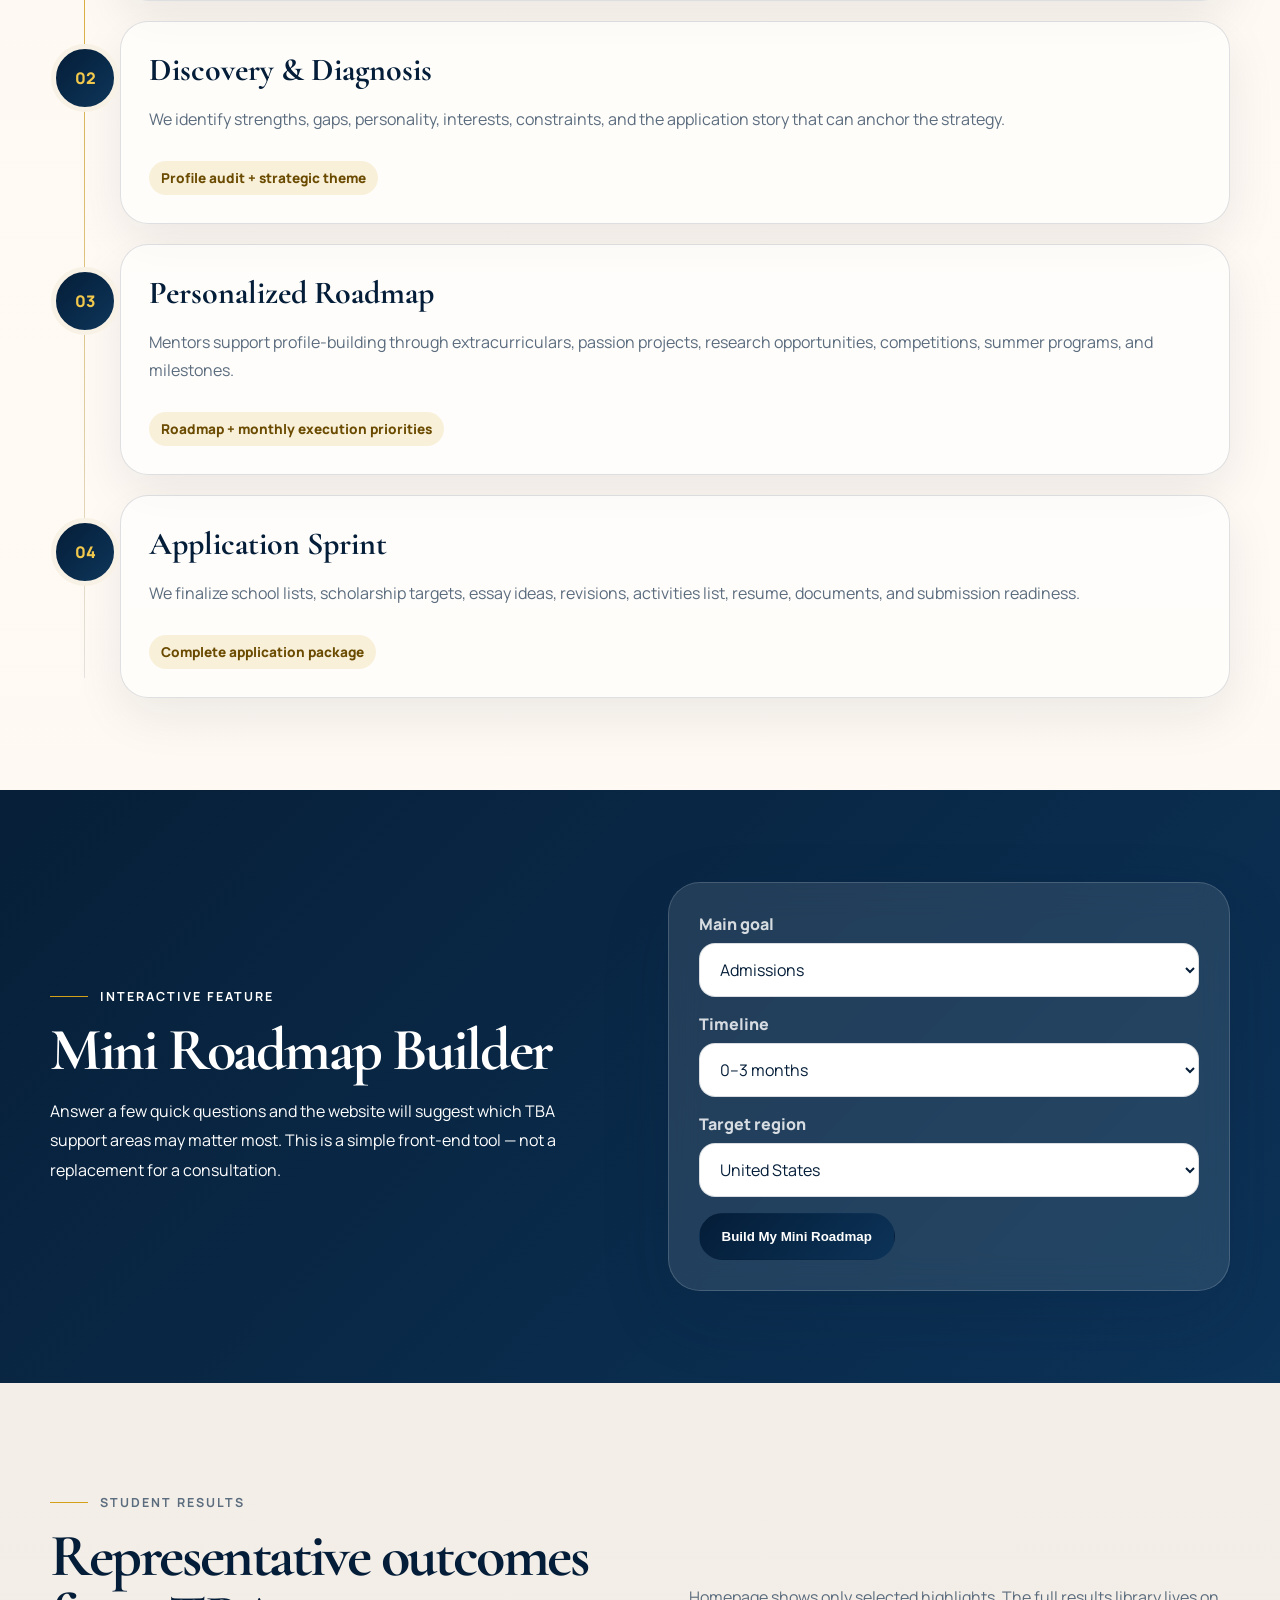
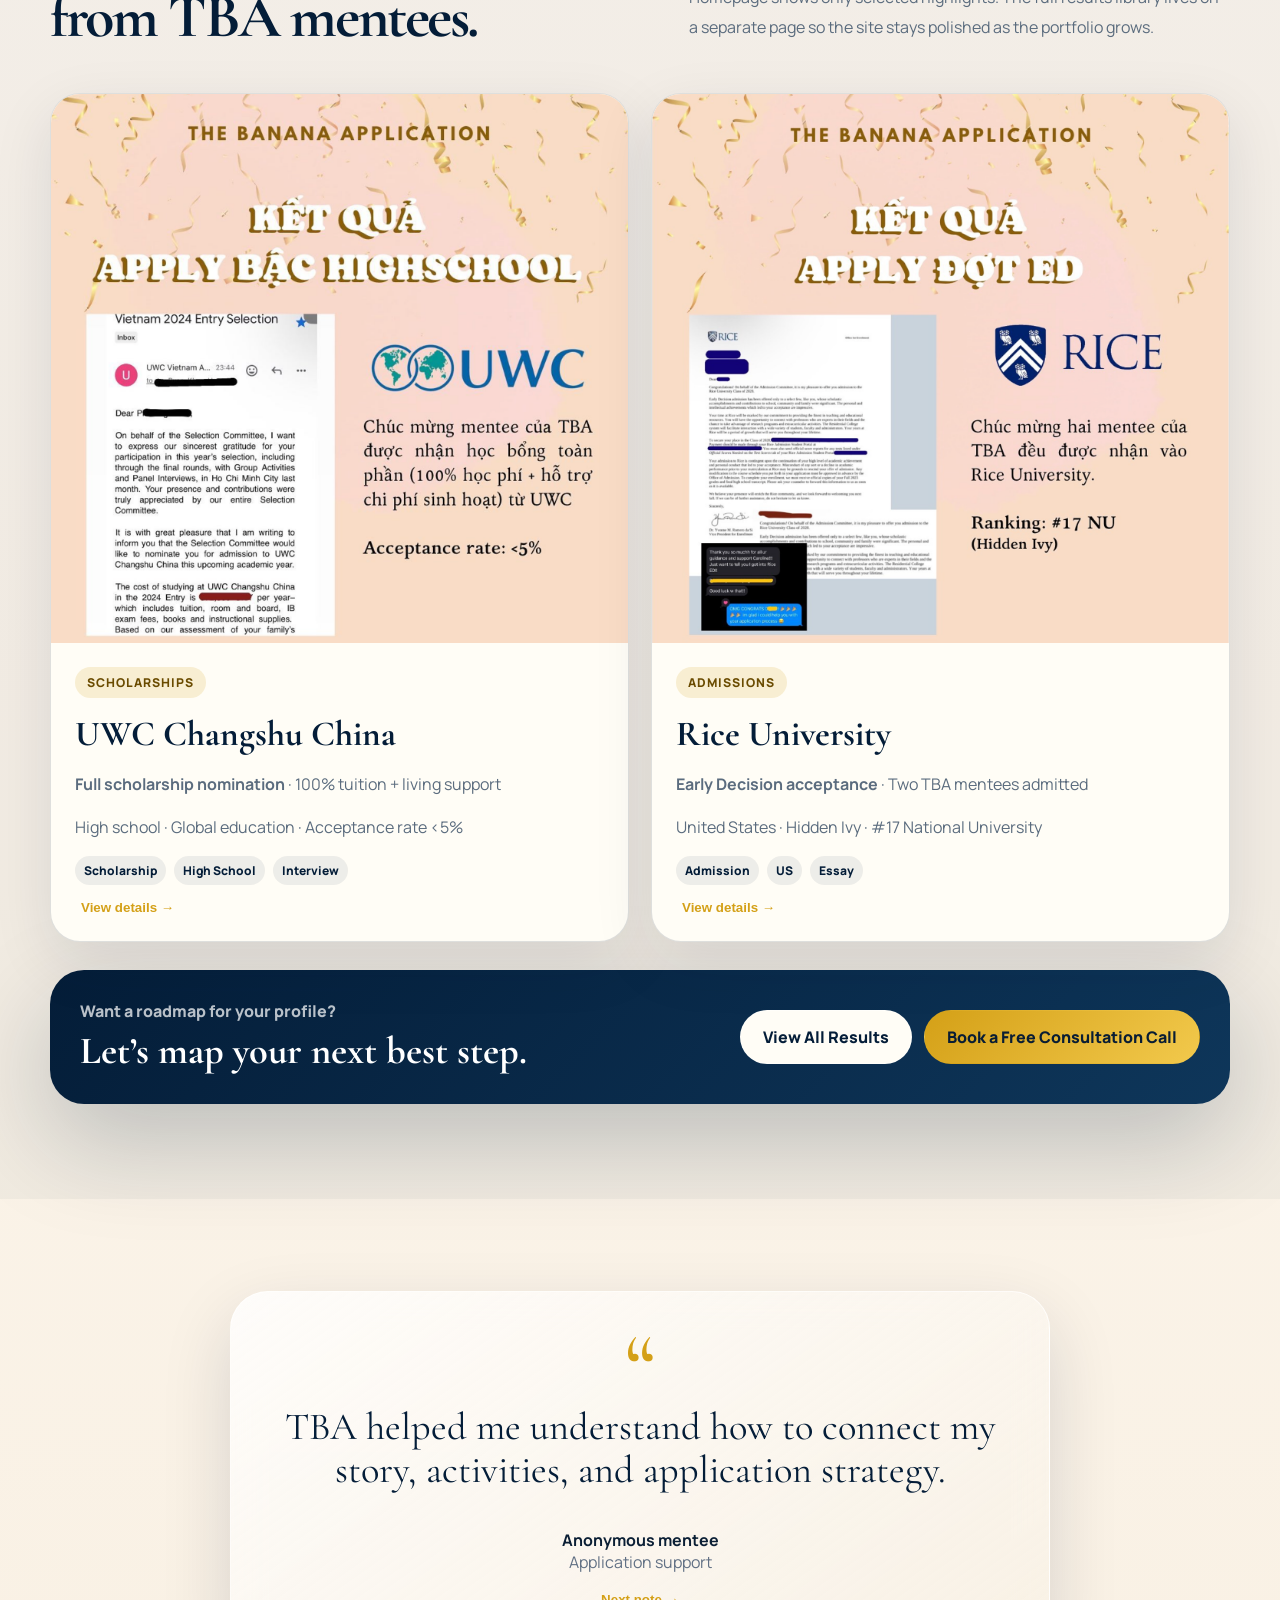
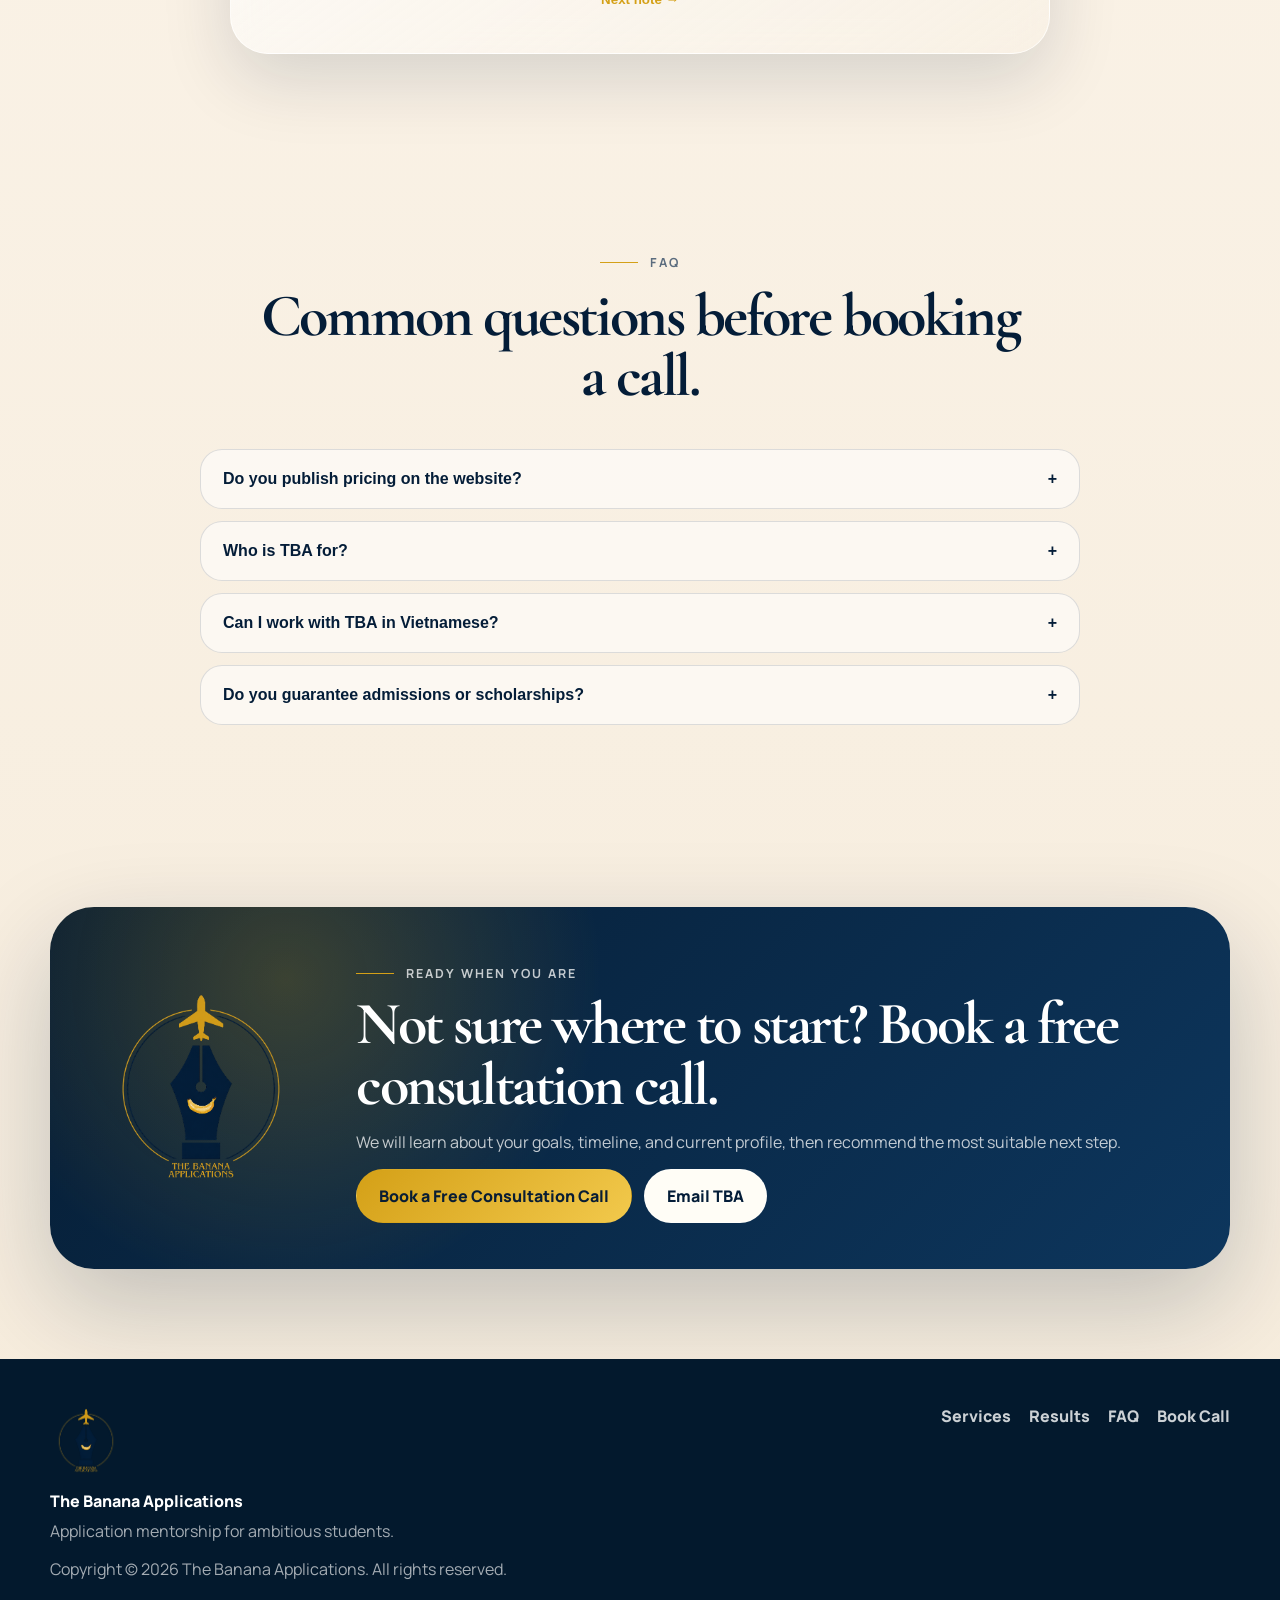
==== commit 3254bcd1: "Update index.html" ====
--- a/index.html
+++ b/index.html
@@ -32,8 +32,8 @@
     <section class="hero section-shell">
       <div class="hero-copy reveal">
         <p class="eyebrow"><span></span><strong data-i18n="heroEyebrow">Application mentorship for ambitious students</strong></p>
-        <h1 data-i18n="heroTitle">Build a stronger Canada/US application with a clear story, strategy, and direction.</h1>
-        <p class="hero-subtitle" data-i18n="heroSubtitle">TBA helps students shape stronger profiles through authentic storytelling, scholarship planning, summer programs, competitions, and structured application guidance.</p>
+        <h1 data-i18n="heroTitle">Where strategy meets story.</h1>
+        <p class="hero-subtitle" data-i18n="heroSubtitle">TBA guides students through the Canada/US application journey with strategic profile planning, authentic storytelling, scholarship guidance, and structured mentorship.</p>
         <div class="hero-buttons"><a class="btn btn-navy book-link" href="#" target="_blank" rel="noopener" data-i18n="bookFull">Book a Free Consultation Call</a><a class="btn btn-outline" href="#roadmap" data-i18n="tryRoadmap">Try the Roadmap Builder</a></div>
         <div class="trust-row"><div><strong>EN / VI</strong><span data-i18n="trustLang">Bilingual mentorship</span></div><div><strong>Canada / US</strong><span data-i18n="trustMarket">Application strategy</span></div><div><strong data-i18n="trustNoPriceTitle">No public pricing</strong><span data-i18n="trustNoPriceText">Personalized support plans</span></div></div>
       </div>
--- a/styles.css
+++ b/styles.css
@@ -1 +1,26 @@
-:root{--navy:#041d38;--navy2:#092947;--gold:#d4a017;--gold2:#f2c94c;--cream:#f8f1e5;--ivory:#fffaf0;--ink:#0b1f35;--muted:#617084;--line:rgba(4,29,56,.13);--shadow:0 26px 70px rgba(4,29,56,.14);--shadow2:0 36px 100px rgba(4,29,56,.22);--radius:28px;--serif:"Cormorant Garamond",Georgia,serif;--sans:"Manrope",system-ui,sans-serif}*{box-sizing:border-box}html{scroll-behavior:smooth}body{margin:0;background:radial-gradient(circle at 0 8%,rgba(212,160,23,.22),transparent 28%),linear-gradient(180deg,var(--cream),#fffaf4 55%,#f6ecdc);color:var(--ink);font-family:var(--sans);overflow-x:hidden}.page-noise{position:fixed;inset:0;pointer-events:none;opacity:.42;background-image:url("data:image/svg+xml,%3Csvg viewBox='0 0 200 200' xmlns='http://www.w3.org/2000/svg'%3E%3Cfilter id='n'%3E%3CfeTurbulence type='fractalNoise' baseFrequency='.9' numOctaves='4' stitchTiles='stitch'/%3E%3C/filter%3E%3Crect width='100%25' height='100%25' filter='url(%23n)' opacity='.05'/%3E%3C/svg%3E");z-index:0}.cursor-glow{position:fixed;width:520px;height:520px;border-radius:50%;background:radial-gradient(circle,rgba(212,160,23,.19),transparent 65%);pointer-events:none;transform:translate(-50%,-50%);z-index:0;opacity:.8}.skip-link{position:absolute;left:-999px}.skip-link:focus{left:20px;top:20px;z-index:99}.section-shell{width:min(1180px,calc(100% - 42px));margin:0 auto}.site-header{position:sticky;top:0;z-index:50;display:flex;align-items:center;justify-content:space-between;padding:15px min(5vw,72px);background:rgba(248,241,229,.82);backdrop-filter:blur(18px);border-bottom:1px solid rgba(4,29,56,.09)}.brand{display:flex;align-items:center;gap:12px;color:var(--navy);text-decoration:none;font-weight:850}.brand img{width:48px;height:48px;object-fit:contain}.desktop-nav{display:flex;gap:26px;align-items:center}.desktop-nav a,.mobile-menu a{color:#2e425a;text-decoration:none;font-weight:800;font-size:.92rem}.desktop-nav a:hover{color:var(--gold)}.header-actions{display:flex;gap:12px;align-items:center}.lang-toggle{border:1px solid var(--line);background:rgba(255,255,255,.7);padding:4px;border-radius:999px;display:flex;gap:2px;cursor:pointer}.lang-pill{padding:8px 10px;border-radius:999px;font-weight:900;font-size:.78rem}.lang-pill.active{background:var(--navy);color:white;box-shadow:0 0 0 3px rgba(212,160,23,.18)}.btn{display:inline-flex;align-items:center;justify-content:center;border-radius:999px;padding:15px 22px;border:1px solid transparent;text-decoration:none;font-weight:900;transition:.25s ease;cursor:pointer}.btn:hover{transform:translateY(-2px);box-shadow:0 18px 38px rgba(4,29,56,.15)}.btn-small{padding:12px 18px;font-size:.9rem}.btn-gold{background:linear-gradient(135deg,var(--gold),var(--gold2));color:#091d34}.btn-navy{background:linear-gradient(135deg,var(--navy),#0c3358);color:white}.btn-outline{border-color:rgba(4,29,56,.18);background:rgba(255,255,255,.6);color:var(--navy)}.btn-light{background:#fffdf6;color:var(--navy);border-color:rgba(255,255,255,.45)}.menu-button{display:none;border:0;background:var(--navy);color:white;border-radius:12px;padding:9px 12px}.mobile-menu{display:none;position:sticky;top:79px;z-index:49;background:rgba(248,241,229,.96);padding:14px 22px;border-bottom:1px solid var(--line)}.mobile-menu.open{display:grid;gap:12px}.hero{position:relative;display:grid;grid-template-columns:1.05fr .95fr;gap:58px;align-items:center;min-height:760px;padding:90px 0}.eyebrow{display:flex;gap:12px;align-items:center;color:var(--gold);letter-spacing:.16em;text-transform:uppercase;font-size:.78rem;font-weight:900}.eyebrow span{width:38px;height:1px;background:var(--gold);display:inline-block}.eyebrow.centered{justify-content:center}.hero h1,.results-hero h1{font-family:var(--serif);font-size:clamp(4rem,8vw,7.8rem);line-height:.88;letter-spacing:-.055em;margin:22px 0;color:var(--navy)}.hero-subtitle{font-size:1.18rem;line-height:1.75;color:#465a70;max-width:780px}.hero-buttons{display:flex;gap:14px;flex-wrap:wrap;margin-top:30px}.trust-row{margin-top:28px;display:grid;grid-template-columns:repeat(3,1fr);gap:10px}.trust-row div{border:1px solid var(--line);border-radius:18px;padding:14px;background:rgba(255,255,255,.45)}.trust-row strong{display:block;color:var(--navy)}.trust-row span{color:var(--muted);font-size:.86rem}.premium-card{background:linear-gradient(145deg,rgba(255,255,255,.78),rgba(248,241,229,.45));border:1px solid rgba(255,255,255,.72);box-shadow:var(--shadow);backdrop-filter:blur(16px)}.hero-card{min-height:500px;border-radius:45px;background:radial-gradient(circle at 40% 35%,rgba(212,160,23,.22),transparent 25%),linear-gradient(145deg,#08213c,#0e365a 65%,#041d38);position:relative;overflow:hidden;display:grid;place-items:center;box-shadow:var(--shadow2)}.hero-grid-lines{position:absolute;inset:0;background:linear-gradient(rgba(255,255,255,.035) 1px,transparent 1px),linear-gradient(90deg,rgba(255,255,255,.035) 1px,transparent 1px);background-size:46px 46px;mask-image:radial-gradient(circle,black 15%,transparent 72%)}.hero-logo{width:min(360px,60%);filter:drop-shadow(0 22px 30px rgba(0,0,0,.32));z-index:2}.orbit{position:absolute;border:1px solid rgba(212,160,23,.38);border-radius:50%;animation:spin 18s linear infinite}.orbit-one{width:78%;height:78%}.orbit-two{width:58%;height:58%;border-color:rgba(248,241,229,.22);animation-duration:28s}.floating-note,.floating-stat{position:absolute;z-index:3;border:1px solid rgba(255,255,255,.18);background:rgba(255,255,255,.12);backdrop-filter:blur(14px);color:white;border-radius:20px;padding:18px 20px;box-shadow:0 24px 55px rgba(0,0,0,.18)}.floating-note span,.floating-stat span{display:block;font-weight:900;font-size:.78rem;color:rgba(255,255,255,.72)}.floating-note strong,.floating-stat strong{font-family:var(--serif);font-size:1.5rem}.top-left{top:70px;left:55px}.bottom-right{right:48px;bottom:52px}.floating-stat{right:55px;top:48px;text-align:center}.intro-band,.signature-section,.why-section{padding:90px 0;background:rgba(255,255,255,.36);border-top:1px solid var(--line);border-bottom:1px solid var(--line)}.intro-grid,.signature-grid,.why-grid,.roadmap-grid{display:grid;grid-template-columns:1fr 1fr;gap:55px;align-items:center}.intro-grid h2,.section-heading h2,.signature-grid h2,.why-grid h2,.roadmap-grid h2,.results-top h2,.university-heading h2,.final-card h2{font-family:var(--serif);font-size:clamp(2.5rem,4.7vw,4.4rem);line-height:1;letter-spacing:-.04em;margin:12px 0;color:var(--navy)}.intro-grid p,.signature-grid p,.why-grid p,.section-heading p,.results-top p,.roadmap-grid p{color:#5b6c7e;line-height:1.85}.metric-panel{display:grid;grid-template-columns:repeat(4,1fr);gap:1px;padding:46px 0}.metric-panel div{padding:28px;border:1px solid var(--line);background:rgba(255,255,255,.4)}.metric-panel span{font-family:var(--serif);font-weight:800;font-size:3.4rem;color:var(--navy)}.metric-panel p{margin:4px 0 0;color:var(--muted);font-weight:800}.university-strip{padding:75px 0;overflow:hidden}.university-heading{text-align:center;margin-bottom:34px}.logo-marquee{border-block:1px solid rgba(4,29,56,.12);background:rgba(255,255,255,.42);padding:24px 0;white-space:nowrap}.logo-track{display:inline-flex;gap:58px;align-items:center;animation:marquee 35s linear infinite}.school-wordmark{font-family:var(--serif);font-size:2.2rem;font-weight:800;color:var(--navy);opacity:.88}.school-wordmark:nth-child(3n){color:#5b2a86}.school-wordmark:nth-child(4n){color:#8c1515}.section-heading{text-align:center;max-width:790px;margin:0 auto 42px}.services,.process,.resources,.faq,.testimonials{padding:92px 0}.service-grid{display:grid;grid-template-columns:repeat(3,1fr);gap:18px}.service-card{position:relative;border-radius:28px;padding:28px;background:rgba(255,255,255,.56);border:1px solid rgba(4,29,56,.12);box-shadow:0 18px 50px rgba(4,29,56,.08);overflow:hidden;transition:.25s ease}.service-card:hover{transform:translateY(-5px);box-shadow:var(--shadow)}.service-icon{width:48px;height:48px;border-radius:16px;background:var(--navy);color:var(--gold2);display:grid;place-items:center;font-size:1.25rem;margin-bottom:24px}.service-card h3{font-family:var(--serif);font-size:1.8rem;margin:0 0 10px;color:var(--navy)}.service-card p{color:#5e6f81;line-height:1.7}.deliver-list{margin:18px 0 0;padding:0;display:grid;gap:8px;list-style:none}.deliver-list li{font-size:.86rem;color:#243c55;font-weight:800}.deliver-list li:before{content:'✓';color:var(--gold);margin-right:8px}.method-cards{display:grid;gap:14px}.method-cards article{padding:24px;border-radius:24px;background:rgba(255,255,255,.55);border:1px solid var(--line)}.method-cards b{color:var(--gold)}.method-cards h3{margin:8px 0;color:var(--navy)}.process-timeline{position:relative;display:grid;gap:20px}.process-timeline:before{content:"";position:absolute;left:34px;top:20px;bottom:20px;width:1px;background:linear-gradient(var(--gold),rgba(4,29,56,.1))}.process-card{position:relative;margin-left:70px;padding:28px;border-radius:28px;background:rgba(255,255,255,.6);border:1px solid var(--line);box-shadow:0 18px 50px rgba(4,29,56,.08)}.process-card .num{position:absolute;left:-70px;top:22px;width:68px;height:68px;border-radius:50%;display:grid;place-items:center;background:linear-gradient(135deg,var(--navy),#0e365a);color:var(--gold2);font-weight:900;border:5px solid var(--cream)}.process-card h3{font-family:var(--serif);font-size:2rem;margin:0 0 8px;color:var(--navy)}.process-card p{color:#5b6c7e;line-height:1.75}.process-output{display:inline-flex;margin-top:12px;border-radius:999px;background:rgba(212,160,23,.14);color:#6b4b00;padding:8px 12px;font-weight:900;font-size:.85rem}.roadmap-section{padding:92px 0;background:linear-gradient(135deg,#071f38,#0c3358);color:white}.roadmap-grid h2,.roadmap-grid .eyebrow,.roadmap-grid p{color:white}.roadmap-card{padding:30px;border-radius:32px;background:rgba(255,255,255,.1);border-color:rgba(255,255,255,.16)}.quiz-step{display:grid;gap:8px;margin-bottom:16px}.quiz-step label{font-weight:900;color:rgba(255,255,255,.82)}.quiz-step select,.results-tools input,.results-tools select{width:100%;border:1px solid rgba(4,29,56,.15);background:white;border-radius:16px;padding:14px 16px;font:inherit;color:var(--navy)}.roadmap-output{display:none;margin-top:18px;padding:18px;border-radius:22px;background:rgba(255,255,255,.12);border:1px solid rgba(255,255,255,.18);line-height:1.7}.roadmap-output.show{display:block}.results-section{padding:95px 0;background:rgba(4,29,56,.04)}.results-top{display:grid;grid-template-columns:1.05fr .95fr;gap:40px;align-items:end;margin-bottom:34px}.results-grid{display:grid;grid-template-columns:repeat(2,1fr);gap:22px}.result-card{background:#fffdf6;border-radius:30px;overflow:hidden;border:1px solid var(--line);box-shadow:0 20px 60px rgba(4,29,56,.1);transition:.25s ease;display:flex;flex-direction:column}.result-card:hover{transform:translateY(-4px);box-shadow:var(--shadow)}.result-image{aspect-ratio:1.05/1;background:#ead8c2;overflow:hidden}.result-image img{width:100%;height:100%;object-fit:cover;display:block}.result-body{padding:24px}.result-category{display:inline-flex;border-radius:999px;background:rgba(212,160,23,.16);color:#6a4b00;padding:7px 12px;font-weight:900;font-size:.76rem;text-transform:uppercase;letter-spacing:.08em}.result-body h3{font-family:var(--serif);font-size:2.2rem;margin:14px 0 8px;color:var(--navy)}.result-body p{color:#5b6c7e;line-height:1.65}.tag-row{display:flex;gap:8px;flex-wrap:wrap}.tag-row span{font-size:.75rem;font-weight:900;color:var(--navy);background:rgba(4,29,56,.07);border-radius:999px;padding:6px 9px}.result-open{margin-top:14px;border:0;background:transparent;color:var(--gold);font-weight:900;cursor:pointer}.inline-cta{margin-top:28px;border-radius:34px;background:linear-gradient(135deg,var(--navy),#0e365a);color:white;padding:30px;display:flex;align-items:center;justify-content:space-between;gap:20px;box-shadow:var(--shadow2)}.inline-cta p{margin:0;color:rgba(255,255,255,.72);font-weight:900}.inline-cta h3{font-family:var(--serif);font-size:2.4rem;margin:6px 0 0}.cta-actions{display:flex;gap:12px;flex-wrap:wrap}.testimonials{display:grid;place-items:center}.testimonial-card{max-width:820px;padding:44px;border-radius:38px;text-align:center}.quote-mark{font-family:var(--serif);font-size:6rem;color:var(--gold);line-height:0;margin:32px 0}.testimonial-card p:not(.quote-mark){font-family:var(--serif);font-size:2.4rem;line-height:1.1;color:var(--navy)}.testimonial-card strong{display:block}.testimonial-card span{color:var(--muted)}.mini-link{border:0;background:transparent;color:var(--gold);font-weight:900;margin-top:18px;cursor:pointer}.faq-list{max-width:880px;margin:auto;display:grid;gap:12px}.faq-item{border:1px solid var(--line);border-radius:22px;background:rgba(255,255,255,.56);overflow:hidden}.faq-q{width:100%;border:0;background:transparent;padding:20px 22px;display:flex;justify-content:space-between;align-items:center;font-weight:900;color:var(--navy);font-size:1rem;cursor:pointer}.faq-a{display:none;padding:0 22px 22px;color:#5b6c7e;line-height:1.75}.faq-item.open .faq-a{display:block}.final-cta{padding:90px 0}.final-card{border-radius:44px;background:radial-gradient(circle at 20% 20%,rgba(212,160,23,.25),transparent 32%),linear-gradient(135deg,#061d34,#0d365d);color:white;padding:46px;display:grid;grid-template-columns:220px 1fr;gap:40px;align-items:center;box-shadow:var(--shadow2)}.final-card img{width:210px}.final-card h2{color:white}.final-card p{color:rgba(255,255,255,.75)}.final-actions{display:flex;gap:12px;flex-wrap:wrap}.site-footer{padding:46px 0;background:#03192d;color:white}.footer-grid{display:flex;justify-content:space-between;gap:30px}.footer-grid img{width:72px}.footer-grid p{font-weight:900;margin:8px 0}.footer-grid span{display:block;color:rgba(255,255,255,.64);margin-top:6px}.copyright{margin-top:16px!important}.footer-links{display:flex;gap:18px;flex-wrap:wrap;align-items:flex-start}.footer-links a{color:rgba(255,255,255,.8);text-decoration:none;font-weight:800}.results-hero{display:grid;grid-template-columns:1.1fr .9fr;gap:50px;align-items:center;min-height:520px;padding:85px 0}.results-hero-card{border-radius:36px;padding:34px;text-align:center}.results-hero-card img{width:210px}.full-results{padding-top:70px}.results-tools{display:grid;grid-template-columns:1fr 220px;gap:14px;margin:0 0 16px}.filter-row{display:flex;gap:10px;flex-wrap:wrap;margin:0 0 26px}.filter-btn{border:1px solid var(--line);background:rgba(255,255,255,.62);padding:10px 14px;border-radius:999px;font-weight:900;color:var(--navy);cursor:pointer}.filter-btn.active{background:var(--navy);color:white}.result-modal{border:0;border-radius:34px;max-width:980px;width:calc(100% - 30px);padding:0;background:#fffdf6;box-shadow:var(--shadow2)}.result-modal::backdrop{background:rgba(4,29,56,.68);backdrop-filter:blur(8px)}.modal-close{position:absolute;right:16px;top:12px;z-index:2;border:0;background:var(--navy);color:white;width:38px;height:38px;border-radius:50%;font-size:1.4rem}.modal-layout{display:grid;grid-template-columns:1fr 1fr}.modal-layout img{width:100%;height:100%;object-fit:cover}.modal-copy{padding:40px}.modal-copy h2{font-family:var(--serif);font-size:3rem;color:var(--navy);line-height:1;margin:12px 0}.reveal{opacity:0;transform:translateY(22px);transition:opacity .7s ease,transform .7s ease}.reveal.visible{opacity:1;transform:none}.delay-1{transition-delay:.12s}.delay-2{transition-delay:.24s}@keyframes spin{to{transform:rotate(360deg)}}@keyframes marquee{from{transform:translateX(0)}to{transform:translateX(-50%)}}@media(max-width:980px){.desktop-nav{display:none}.menu-button{display:block}.hero,.intro-grid,.signature-grid,.roadmap-grid,.results-top,.results-hero,.final-card{grid-template-columns:1fr}.hero{padding:55px 0;min-height:auto}.hero h1,.results-hero h1{font-size:clamp(3.3rem,16vw,5.2rem)}.service-grid,.results-grid,.metric-panel{grid-template-columns:1fr}.trust-row{grid-template-columns:1fr}.hero-card{min-height:430px}.final-card{text-align:center}.final-card img{margin:auto}.footer-grid{display:grid}.results-tools{grid-template-columns:1fr}.modal-layout{grid-template-columns:1fr}.modal-layout img{max-height:520px}}@media(max-width:620px){.section-shell{width:min(100% - 28px,1180px)}.brand span{display:none}.btn{width:100%;padding:14px 18px}.btn-small{width:auto}.hero-buttons,.final-actions,.cta-actions{width:100%}.hero-card{min-height:360px;border-radius:32px}.floating-note{display:none}.floating-stat{right:20px;top:20px}.intro-band,.services,.process,.faq,.final-cta,.results-section,.roadmap-section{padding:62px 0}.inline-cta{display:grid}.service-card,.process-card{border-radius:24px}.process-card{margin-left:48px}.process-timeline:before{left:24px}.process-card .num{left:-54px;width:52px;height:52px}.school-wordmark{font-size:1.6rem}.site-header{padding:12px 16px}.hero-subtitle{font-size:1rem}.testimonial-card p:not(.quote-mark){font-size:1.7rem}.result-body h3{font-size:1.8rem}}+:root{--navy:#041d38;--navy2:#092947;--gold:#d4a017;--gold2:#f2c94c;--cream:#f8f1e5;--ivory:#fffaf0;--ink:#0b1f35;--muted:#617084;--line:rgba(4,29,56,.13);--shadow:0 26px 70px rgba(4,29,56,.14);--shadow2:0 36px 100px rgba(4,29,56,.22);--radius:28px;--serif:"Cormorant Garamond",Georgia,serif;--sans:"Manrope",system-ui,sans-serif}*{box-sizing:border-box}html{scroll-behavior:smooth}body{margin:0;background:radial-gradient(circle at 0 8%,rgba(212,160,23,.22),transparent 28%),linear-gradient(180deg,var(--cream),#fffaf4 55%,#f6ecdc);color:var(--ink);font-family:var(--sans);overflow-x:hidden}.page-noise{position:fixed;inset:0;pointer-events:none;opacity:.42;background-image:url("data:image/svg+xml,%3Csvg viewBox='0 0 200 200' xmlns='http://www.w3.org/2000/svg'%3E%3Cfilter id='n'%3E%3CfeTurbulence type='fractalNoise' baseFrequency='.9' numOctaves='4' stitchTiles='stitch'/%3E%3C/filter%3E%3Crect width='100%25' height='100%25' filter='url(%23n)' opacity='.05'/%3E%3C/svg%3E");z-index:0}.cursor-glow{position:fixed;width:520px;height:520px;border-radius:50%;background:radial-gradient(circle,rgba(212,160,23,.19),transparent 65%);pointer-events:none;transform:translate(-50%,-50%);z-index:0;opacity:.8}.skip-link{position:absolute;left:-999px}.skip-link:focus{left:20px;top:20px;z-index:99}.section-shell{width:min(1180px,calc(100% - 42px));margin:0 auto}.site-header{position:sticky;top:0;z-index:50;display:flex;align-items:center;justify-content:space-between;padding:15px min(5vw,72px);background:rgba(248,241,229,.82);backdrop-filter:blur(18px);border-bottom:1px solid rgba(4,29,56,.09)}.brand{display:flex;align-items:center;gap:12px;color:var(--navy);text-decoration:none;font-weight:850}.brand img{width:48px;height:48px;object-fit:contain}.desktop-nav{display:flex;gap:26px;align-items:center}.desktop-nav a,.mobile-menu a{color:#2e425a;text-decoration:none;font-weight:800;font-size:.92rem}.desktop-nav a:hover{color:var(--gold)}.header-actions{display:flex;gap:12px;align-items:center}.lang-toggle{border:1px solid var(--line);background:rgba(255,255,255,.7);padding:4px;border-radius:999px;display:flex;gap:2px;cursor:pointer}.lang-pill{padding:8px 10px;border-radius:999px;font-weight:900;font-size:.78rem}.lang-pill.active{background:var(--navy);color:white;box-shadow:0 0 0 3px rgba(212,160,23,.18)}.btn{display:inline-flex;align-items:center;justify-content:center;border-radius:999px;padding:15px 22px;border:1px solid transparent;text-decoration:none;font-weight:900;transition:.25s ease;cursor:pointer}.btn:hover{transform:translateY(-2px);box-shadow:0 18px 38px rgba(4,29,56,.15)}.btn-small{padding:12px 18px;font-size:.9rem}.btn-gold{background:linear-gradient(135deg,var(--gold),var(--gold2));color:#091d34}.btn-navy{background:linear-gradient(135deg,var(--navy),#0c3358);color:white}.btn-outline{border-color:rgba(4,29,56,.18);background:rgba(255,255,255,.6);color:var(--navy)}.btn-light{background:#fffdf6;color:var(--navy);border-color:rgba(255,255,255,.45)}.menu-button{display:none;border:0;background:var(--navy);color:white;border-radius:12px;padding:9px 12px}.mobile-menu{display:none;position:sticky;top:79px;z-index:49;background:rgba(248,241,229,.96);padding:14px 22px;border-bottom:1px solid var(--line)}.mobile-menu.open{display:grid;gap:12px}.hero{position:relative;display:grid;grid-template-columns:1.05fr .95fr;gap:58px;align-items:center;min-height:760px;padding:90px 0}.eyebrow{display:flex;gap:12px;align-items:center;color:var(--gold);letter-spacing:.16em;text-transform:uppercase;font-size:.78rem;font-weight:900}.eyebrow span{width:38px;height:1px;background:var(--gold);display:inline-block}.eyebrow.centered{justify-content:center}.hero h1,.results-hero h1{font-family:var(--serif);font-size:clamp(4rem,8vw,7.8rem);line-height:.88;letter-spacing:-.055em;margin:22px 0;color:var(--navy)}.hero-subtitle{font-size:1.18rem;line-height:1.75;color:#465a70;max-width:780px}.hero-buttons{display:flex;gap:14px;flex-wrap:wrap;margin-top:30px}.trust-row{margin-top:28px;display:grid;grid-template-columns:repeat(3,1fr);gap:10px}.trust-row div{border:1px solid var(--line);border-radius:18px;padding:14px;background:rgba(255,255,255,.45)}.trust-row strong{display:block;color:var(--navy)}.trust-row span{color:var(--muted);font-size:.86rem}.premium-card{background:linear-gradient(145deg,rgba(255,255,255,.78),rgba(248,241,229,.45));border:1px solid rgba(255,255,255,.72);box-shadow:var(--shadow);backdrop-filter:blur(16px)}.hero-card{min-height:500px;border-radius:45px;background:radial-gradient(circle at 40% 35%,rgba(212,160,23,.22),transparent 25%),linear-gradient(145deg,#08213c,#0e365a 65%,#041d38);position:relative;overflow:hidden;display:grid;place-items:center;box-shadow:var(--shadow2)}.hero-grid-lines{position:absolute;inset:0;background:linear-gradient(rgba(255,255,255,.035) 1px,transparent 1px),linear-gradient(90deg,rgba(255,255,255,.035) 1px,transparent 1px);background-size:46px 46px;mask-image:radial-gradient(circle,black 15%,transparent 72%)}.hero-logo{width:min(360px,60%);filter:drop-shadow(0 22px 30px rgba(0,0,0,.32));z-index:2}.orbit{position:absolute;border:1px solid rgba(212,160,23,.38);border-radius:50%;animation:spin 18s linear infinite}.orbit-one{width:78%;height:78%}.orbit-two{width:58%;height:58%;border-color:rgba(248,241,229,.22);animation-duration:28s}.floating-note,.floating-stat{position:absolute;z-index:3;border:1px solid rgba(255,255,255,.18);background:rgba(255,255,255,.12);backdrop-filter:blur(14px);color:white;border-radius:20px;padding:18px 20px;box-shadow:0 24px 55px rgba(0,0,0,.18)}.floating-note span,.floating-stat span{display:block;font-weight:900;font-size:.78rem;color:rgba(255,255,255,.72)}.floating-note strong,.floating-stat strong{font-family:var(--serif);font-size:1.5rem}.top-left{top:70px;left:55px}.bottom-right{right:48px;bottom:52px}.floating-stat{right:55px;top:48px;text-align:center}.intro-band,.signature-section,.why-section{padding:90px 0;background:rgba(255,255,255,.36);border-top:1px solid var(--line);border-bottom:1px solid var(--line)}.intro-grid,.signature-grid,.why-grid,.roadmap-grid{display:grid;grid-template-columns:1fr 1fr;gap:55px;align-items:center}.intro-grid h2,.section-heading h2,.signature-grid h2,.why-grid h2,.roadmap-grid h2,.results-top h2,.university-heading h2,.final-card h2{font-family:var(--serif);font-size:clamp(2.5rem,4.7vw,4.4rem);line-height:1;letter-spacing:-.04em;margin:12px 0;color:var(--navy)}.intro-grid p,.signature-grid p,.why-grid p,.section-heading p,.results-top p,.roadmap-grid p{color:#5b6c7e;line-height:1.85}.metric-panel{display:grid;grid-template-columns:repeat(4,1fr);gap:1px;padding:46px 0}.metric-panel div{padding:28px;border:1px solid var(--line);background:rgba(255,255,255,.4)}.metric-panel span{font-family:var(--serif);font-weight:800;font-size:3.4rem;color:var(--navy)}.metric-panel p{margin:4px 0 0;color:var(--muted);font-weight:800}.university-strip{padding:75px 0;overflow:hidden}.university-heading{text-align:center;margin-bottom:34px}.logo-marquee{border-block:1px solid rgba(4,29,56,.12);background:rgba(255,255,255,.42);padding:24px 0;white-space:nowrap}.logo-track{display:inline-flex;gap:58px;align-items:center;animation:marquee 35s linear infinite}.school-wordmark{font-family:var(--serif);font-size:2.2rem;font-weight:800;color:var(--navy);opacity:.88}.school-wordmark:nth-child(3n){color:#5b2a86}.school-wordmark:nth-child(4n){color:#8c1515}.section-heading{text-align:center;max-width:790px;margin:0 auto 42px}.services,.process,.resources,.faq,.testimonials{padding:92px 0}.service-grid{display:grid;grid-template-columns:repeat(3,1fr);gap:18px}.service-card{position:relative;border-radius:28px;padding:28px;background:rgba(255,255,255,.56);border:1px solid rgba(4,29,56,.12);box-shadow:0 18px 50px rgba(4,29,56,.08);overflow:hidden;transition:.25s ease}.service-card:hover{transform:translateY(-5px);box-shadow:var(--shadow)}.service-icon{width:48px;height:48px;border-radius:16px;background:var(--navy);color:var(--gold2);display:grid;place-items:center;font-size:1.25rem;margin-bottom:24px}.service-card h3{font-family:var(--serif);font-size:1.8rem;margin:0 0 10px;color:var(--navy)}.service-card p{color:#5e6f81;line-height:1.7}.deliver-list{margin:18px 0 0;padding:0;display:grid;gap:8px;list-style:none}.deliver-list li{font-size:.86rem;color:#243c55;font-weight:800}.deliver-list li:before{content:'✓';color:var(--gold);margin-right:8px}.method-cards{display:grid;gap:14px}.method-cards article{padding:24px;border-radius:24px;background:rgba(255,255,255,.55);border:1px solid var(--line)}.method-cards b{color:var(--gold)}.method-cards h3{margin:8px 0;color:var(--navy)}.process-timeline{position:relative;display:grid;gap:20px}.process-timeline:before{content:"";position:absolute;left:34px;top:20px;bottom:20px;width:1px;background:linear-gradient(var(--gold),rgba(4,29,56,.1))}.process-card{position:relative;margin-left:70px;padding:28px;border-radius:28px;background:rgba(255,255,255,.6);border:1px solid var(--line);box-shadow:0 18px 50px rgba(4,29,56,.08)}.process-card .num{position:absolute;left:-70px;top:22px;width:68px;height:68px;border-radius:50%;display:grid;place-items:center;background:linear-gradient(135deg,var(--navy),#0e365a);color:var(--gold2);font-weight:900;border:5px solid var(--cream)}.process-card h3{font-family:var(--serif);font-size:2rem;margin:0 0 8px;color:var(--navy)}.process-card p{color:#5b6c7e;line-height:1.75}.process-output{display:inline-flex;margin-top:12px;border-radius:999px;background:rgba(212,160,23,.14);color:#6b4b00;padding:8px 12px;font-weight:900;font-size:.85rem}.roadmap-section{padding:92px 0;background:linear-gradient(135deg,#071f38,#0c3358);color:white}.roadmap-grid h2,.roadmap-grid .eyebrow,.roadmap-grid p{color:white}.roadmap-card{padding:30px;border-radius:32px;background:rgba(255,255,255,.1);border-color:rgba(255,255,255,.16)}.quiz-step{display:grid;gap:8px;margin-bottom:16px}.quiz-step label{font-weight:900;color:rgba(255,255,255,.82)}.quiz-step select,.results-tools input,.results-tools select{width:100%;border:1px solid rgba(4,29,56,.15);background:white;border-radius:16px;padding:14px 16px;font:inherit;color:var(--navy)}.roadmap-output{display:none;margin-top:18px;padding:18px;border-radius:22px;background:rgba(255,255,255,.12);border:1px solid rgba(255,255,255,.18);line-height:1.7}.roadmap-output.show{display:block}.results-section{padding:95px 0;background:rgba(4,29,56,.04)}.results-top{display:grid;grid-template-columns:1.05fr .95fr;gap:40px;align-items:end;margin-bottom:34px}.results-grid{display:grid;grid-template-columns:repeat(2,1fr);gap:22px}.result-card{background:#fffdf6;border-radius:30px;overflow:hidden;border:1px solid var(--line);box-shadow:0 20px 60px rgba(4,29,56,.1);transition:.25s ease;display:flex;flex-direction:column}.result-card:hover{transform:translateY(-4px);box-shadow:var(--shadow)}.result-image{aspect-ratio:1.05/1;background:#ead8c2;overflow:hidden}.result-image img{width:100%;height:100%;object-fit:cover;display:block}.result-body{padding:24px}.result-category{display:inline-flex;border-radius:999px;background:rgba(212,160,23,.16);color:#6a4b00;padding:7px 12px;font-weight:900;font-size:.76rem;text-transform:uppercase;letter-spacing:.08em}.result-body h3{font-family:var(--serif);font-size:2.2rem;margin:14px 0 8px;color:var(--navy)}.result-body p{color:#5b6c7e;line-height:1.65}.tag-row{display:flex;gap:8px;flex-wrap:wrap}.tag-row span{font-size:.75rem;font-weight:900;color:var(--navy);background:rgba(4,29,56,.07);border-radius:999px;padding:6px 9px}.result-open{margin-top:14px;border:0;background:transparent;color:var(--gold);font-weight:900;cursor:pointer}.inline-cta{margin-top:28px;border-radius:34px;background:linear-gradient(135deg,var(--navy),#0e365a);color:white;padding:30px;display:flex;align-items:center;justify-content:space-between;gap:20px;box-shadow:var(--shadow2)}.inline-cta p{margin:0;color:rgba(255,255,255,.72);font-weight:900}.inline-cta h3{font-family:var(--serif);font-size:2.4rem;margin:6px 0 0}.cta-actions{display:flex;gap:12px;flex-wrap:wrap}.testimonials{display:grid;place-items:center}.testimonial-card{max-width:820px;padding:44px;border-radius:38px;text-align:center}.quote-mark{font-family:var(--serif);font-size:6rem;color:var(--gold);line-height:0;margin:32px 0}.testimonial-card p:not(.quote-mark){font-family:var(--serif);font-size:2.4rem;line-height:1.1;color:var(--navy)}.testimonial-card strong{display:block}.testimonial-card span{color:var(--muted)}.mini-link{border:0;background:transparent;color:var(--gold);font-weight:900;margin-top:18px;cursor:pointer}.faq-list{max-width:880px;margin:auto;display:grid;gap:12px}.faq-item{border:1px solid var(--line);border-radius:22px;background:rgba(255,255,255,.56);overflow:hidden}.faq-q{width:100%;border:0;background:transparent;padding:20px 22px;display:flex;justify-content:space-between;align-items:center;font-weight:900;color:var(--navy);font-size:1rem;cursor:pointer}.faq-a{display:none;padding:0 22px 22px;color:#5b6c7e;line-height:1.75}.faq-item.open .faq-a{display:block}.final-cta{padding:90px 0}.final-card{border-radius:44px;background:radial-gradient(circle at 20% 20%,rgba(212,160,23,.25),transparent 32%),linear-gradient(135deg,#061d34,#0d365d);color:white;padding:46px;display:grid;grid-template-columns:220px 1fr;gap:40px;align-items:center;box-shadow:var(--shadow2)}.final-card img{width:210px}.final-card h2{color:white}.final-card p{color:rgba(255,255,255,.75)}.final-actions{display:flex;gap:12px;flex-wrap:wrap}.site-footer{padding:46px 0;background:#03192d;color:white}.footer-grid{display:flex;justify-content:space-between;gap:30px}.footer-grid img{width:72px}.footer-grid p{font-weight:900;margin:8px 0}.footer-grid span{display:block;color:rgba(255,255,255,.64);margin-top:6px}.copyright{margin-top:16px!important}.footer-links{display:flex;gap:18px;flex-wrap:wrap;align-items:flex-start}.footer-links a{color:rgba(255,255,255,.8);text-decoration:none;font-weight:800}.results-hero{display:grid;grid-template-columns:1.1fr .9fr;gap:50px;align-items:center;min-height:520px;padding:85px 0}.results-hero-card{border-radius:36px;padding:34px;text-align:center}.results-hero-card img{width:210px}.full-results{padding-top:70px}.results-tools{display:grid;grid-template-columns:1fr 220px;gap:14px;margin:0 0 16px}.filter-row{display:flex;gap:10px;flex-wrap:wrap;margin:0 0 26px}.filter-btn{border:1px solid var(--line);background:rgba(255,255,255,.62);padding:10px 14px;border-radius:999px;font-weight:900;color:var(--navy);cursor:pointer}.filter-btn.active{background:var(--navy);color:white}.result-modal{border:0;border-radius:34px;max-width:980px;width:calc(100% - 30px);padding:0;background:#fffdf6;box-shadow:var(--shadow2)}.result-modal::backdrop{background:rgba(4,29,56,.68);backdrop-filter:blur(8px)}.modal-close{position:absolute;right:16px;top:12px;z-index:2;border:0;background:var(--navy);color:white;width:38px;height:38px;border-radius:50%;font-size:1.4rem}.modal-layout{display:grid;grid-template-columns:1fr 1fr}.modal-layout img{width:100%;height:100%;object-fit:cover}.modal-copy{padding:40px}.modal-copy h2{font-family:var(--serif);font-size:3rem;color:var(--navy);line-height:1;margin:12px 0}.reveal{opacity:0;transform:translateY(22px);transition:opacity .7s ease,transform .7s ease}.reveal.visible{opacity:1;transform:none}.delay-1{transition-delay:.12s}.delay-2{transition-delay:.24s}@keyframes spin{to{transform:rotate(360deg)}}@keyframes marquee{from{transform:translateX(0)}to{transform:translateX(-50%)}}@media(max-width:980px){.desktop-nav{display:none}.menu-button{display:block}.hero,.intro-grid,.signature-grid,.roadmap-grid,.results-top,.results-hero,.final-card{grid-template-columns:1fr}.hero{padding:55px 0;min-height:auto}.hero h1,.results-hero h1{font-size:clamp(3.3rem,16vw,5.2rem)}.service-grid,.results-grid,.metric-panel{grid-template-columns:1fr}.trust-row{grid-template-columns:1fr}.hero-card{min-height:430px}.final-card{text-align:center}.final-card img{margin:auto}.footer-grid{display:grid}.results-tools{grid-template-columns:1fr}.modal-layout{grid-template-columns:1fr}.modal-layout img{max-height:520px}}@media(max-width:620px){.section-shell{width:min(100% - 28px,1180px)}.brand span{display:none}.btn{width:100%;padding:14px 18px}.btn-small{width:auto}.hero-buttons,.final-actions,.cta-actions{width:100%}.hero-card{min-height:360px;border-radius:32px}.floating-note{display:none}.floating-stat{right:20px;top:20px}.intro-band,.services,.process,.faq,.final-cta,.results-section,.roadmap-section{padding:62px 0}.inline-cta{display:grid}.service-card,.process-card{border-radius:24px}.process-card{margin-left:48px}.process-timeline:before{left:24px}.process-card .num{left:-54px;width:52px;height:52px}.school-wordmark{font-size:1.6rem}.site-header{padding:12px 16px}.hero-subtitle{font-size:1rem}.testimonial-card p:not(.quote-mark){font-size:1.7rem}.result-body h3{font-size:1.8rem}}..school-logo-card {
+  min-width: 230px;
+  height: 96px;
+  padding: 22px 36px;
+  display: flex;
+  align-items: center;
+  justify-content: center;
+  opacity: 0.86;
+  filter: grayscale(100%);
+  transition: transform 0.25s ease, opacity 0.25s ease, filter 0.25s ease;
+}
+
+.school-logo-card:hover {
+  opacity: 1;
+  filter: grayscale(0%);
+  transform: translateY(-3px);
+}
+
+.school-logo-card img {
+  max-width: 185px;
+  max-height: 58px;
+  width: auto;
+  height: auto;
+  object-fit: contain;
+  display: block;
+}
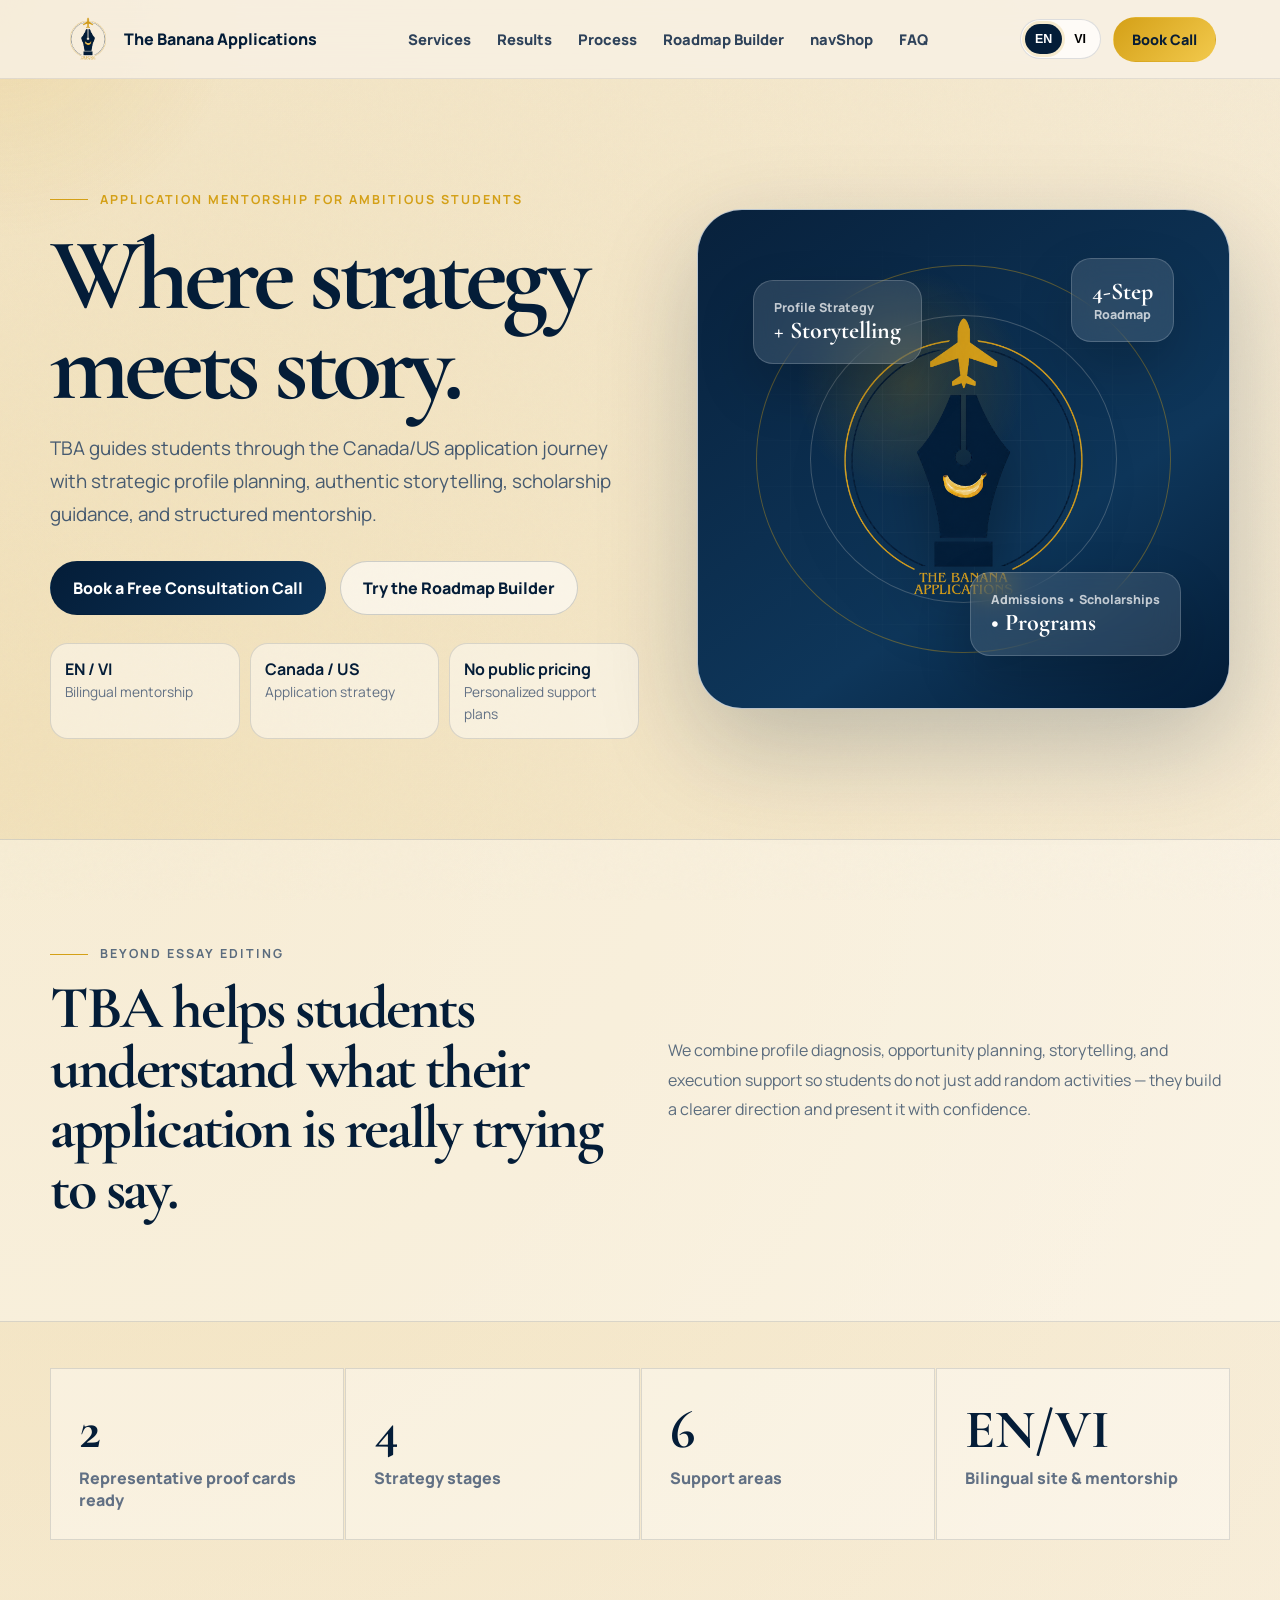
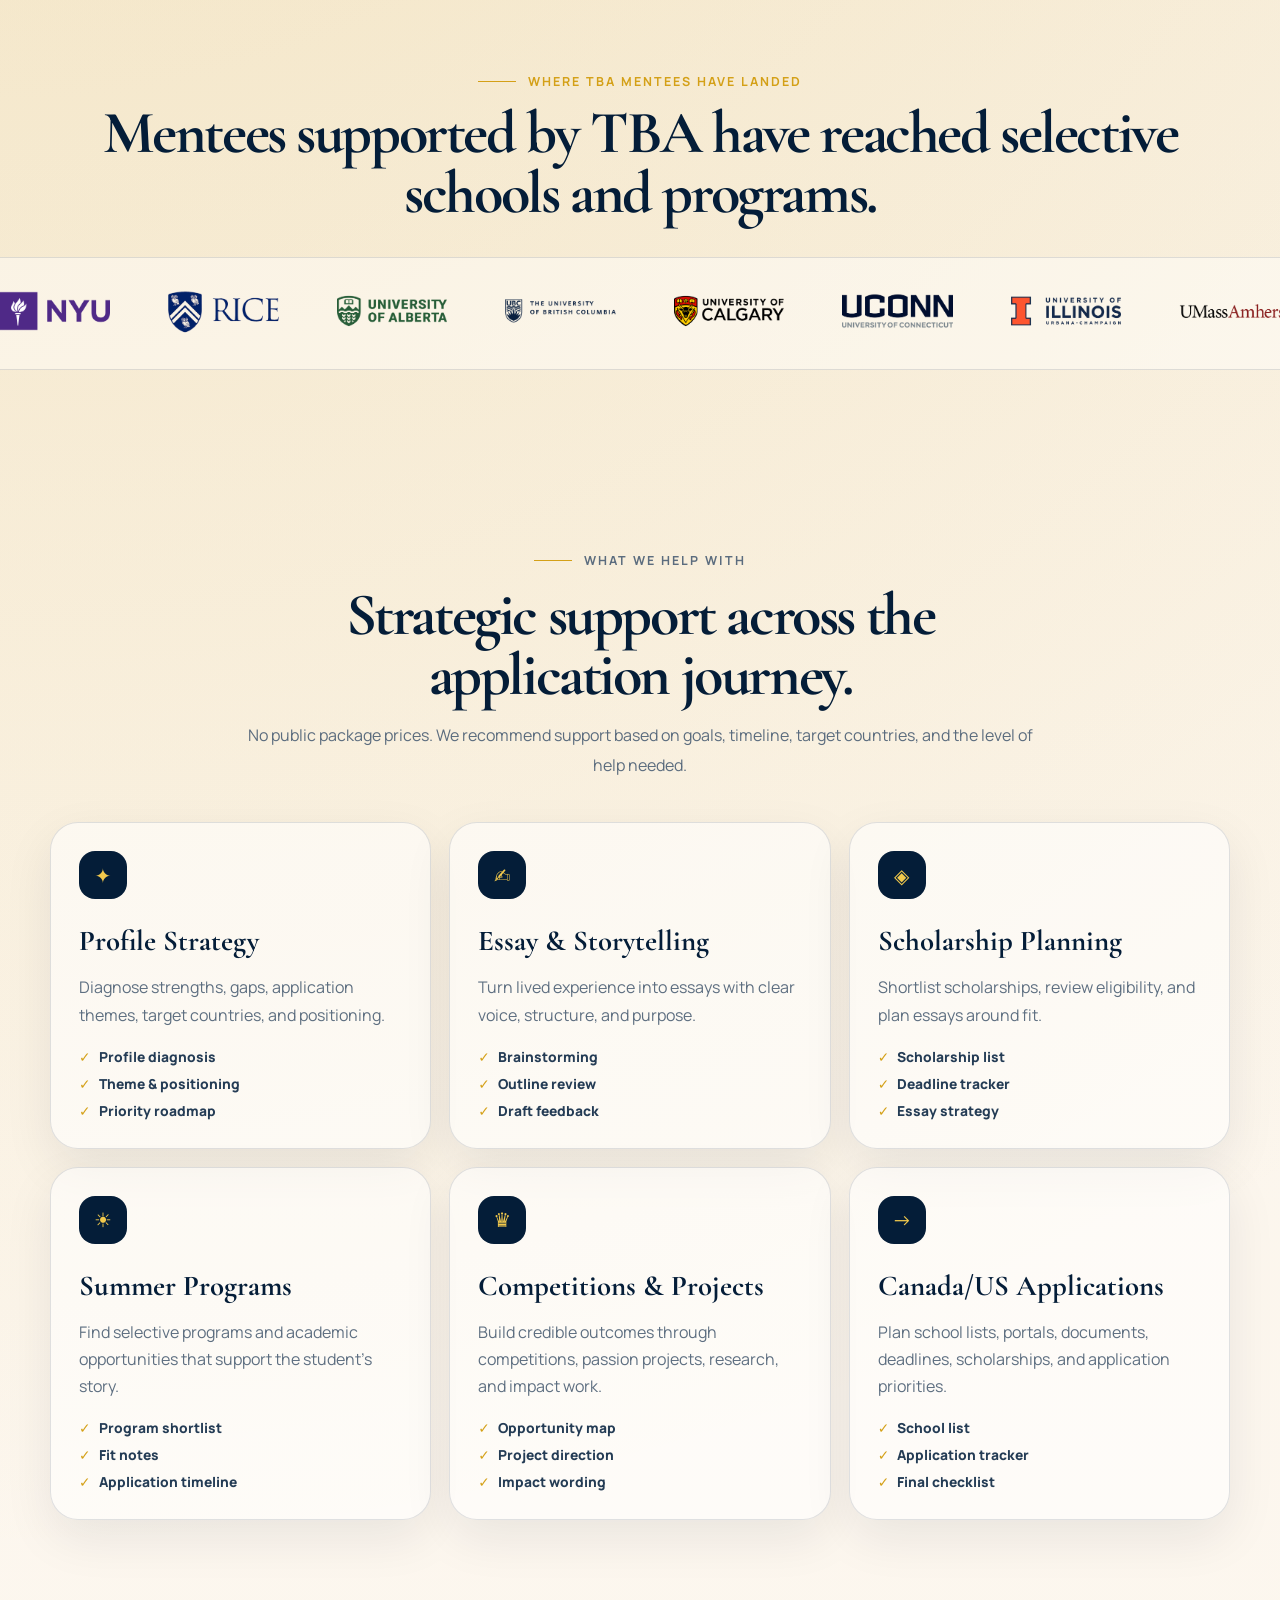
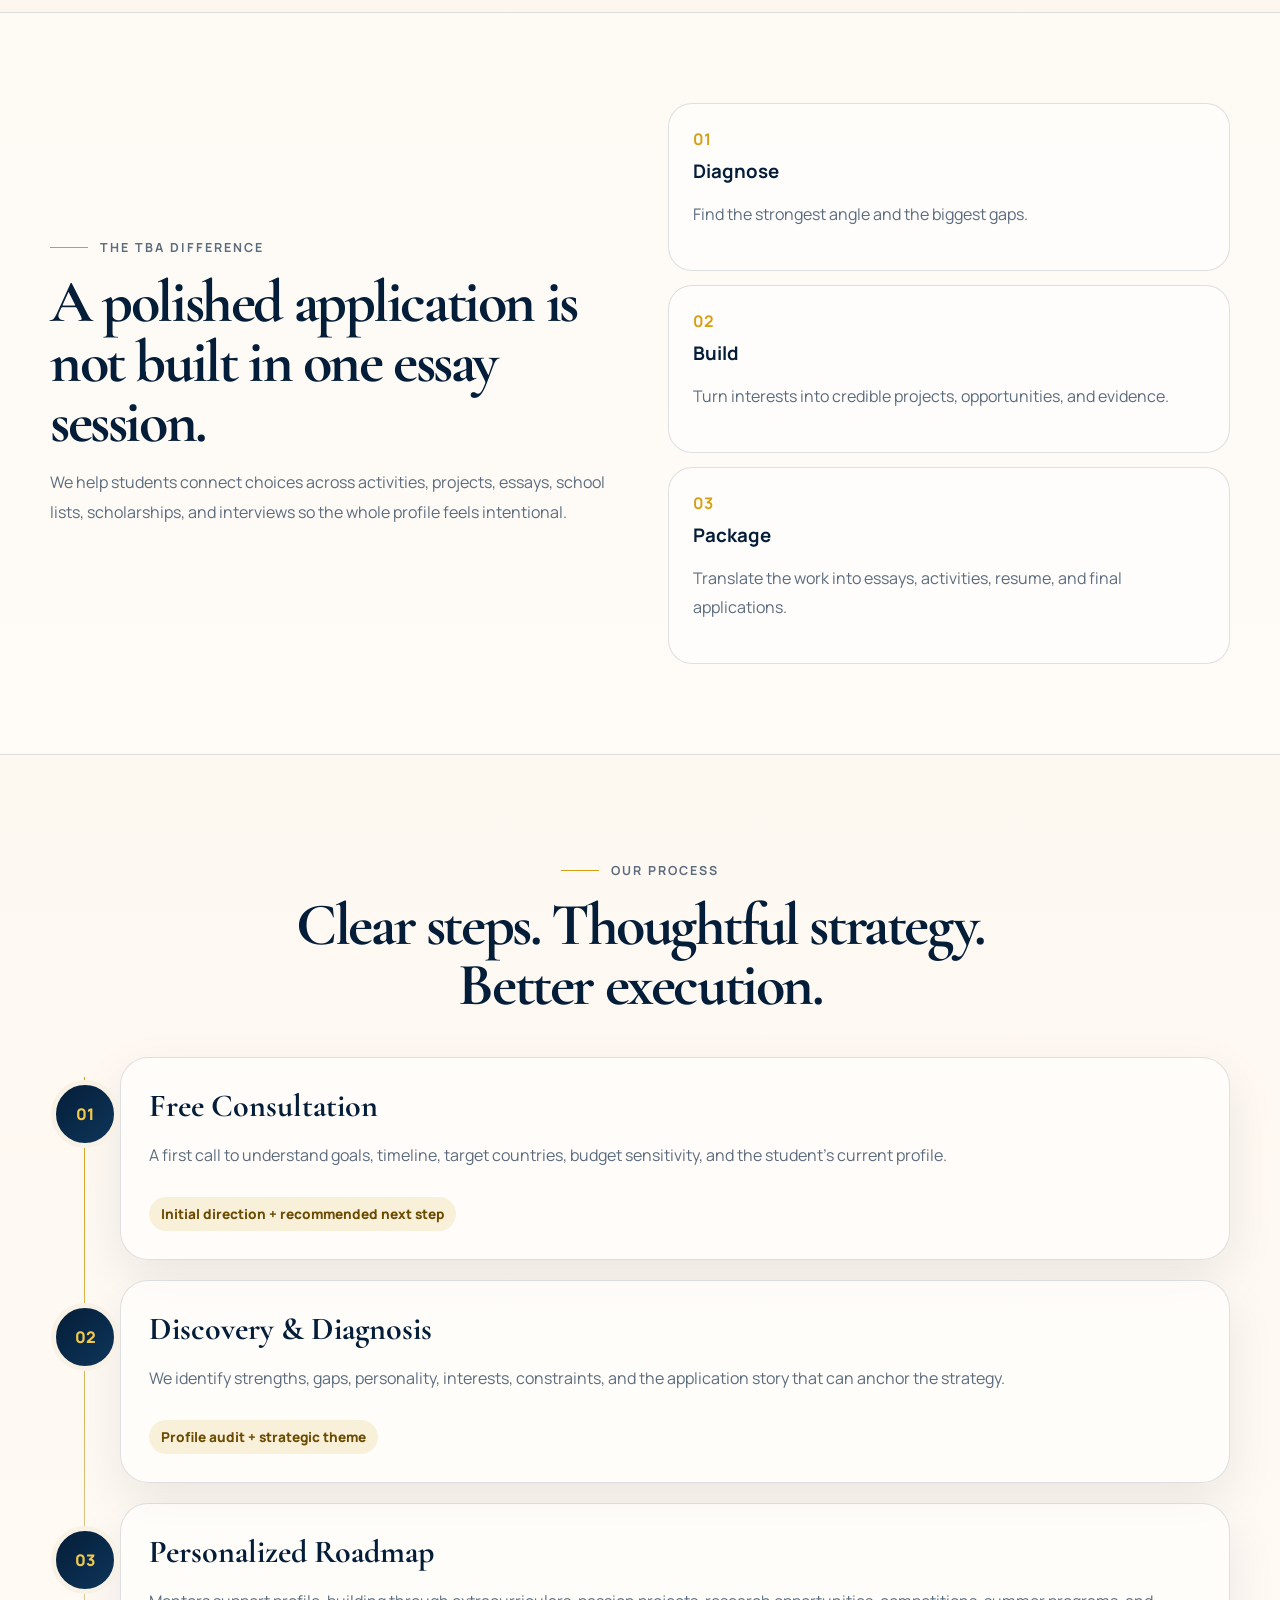
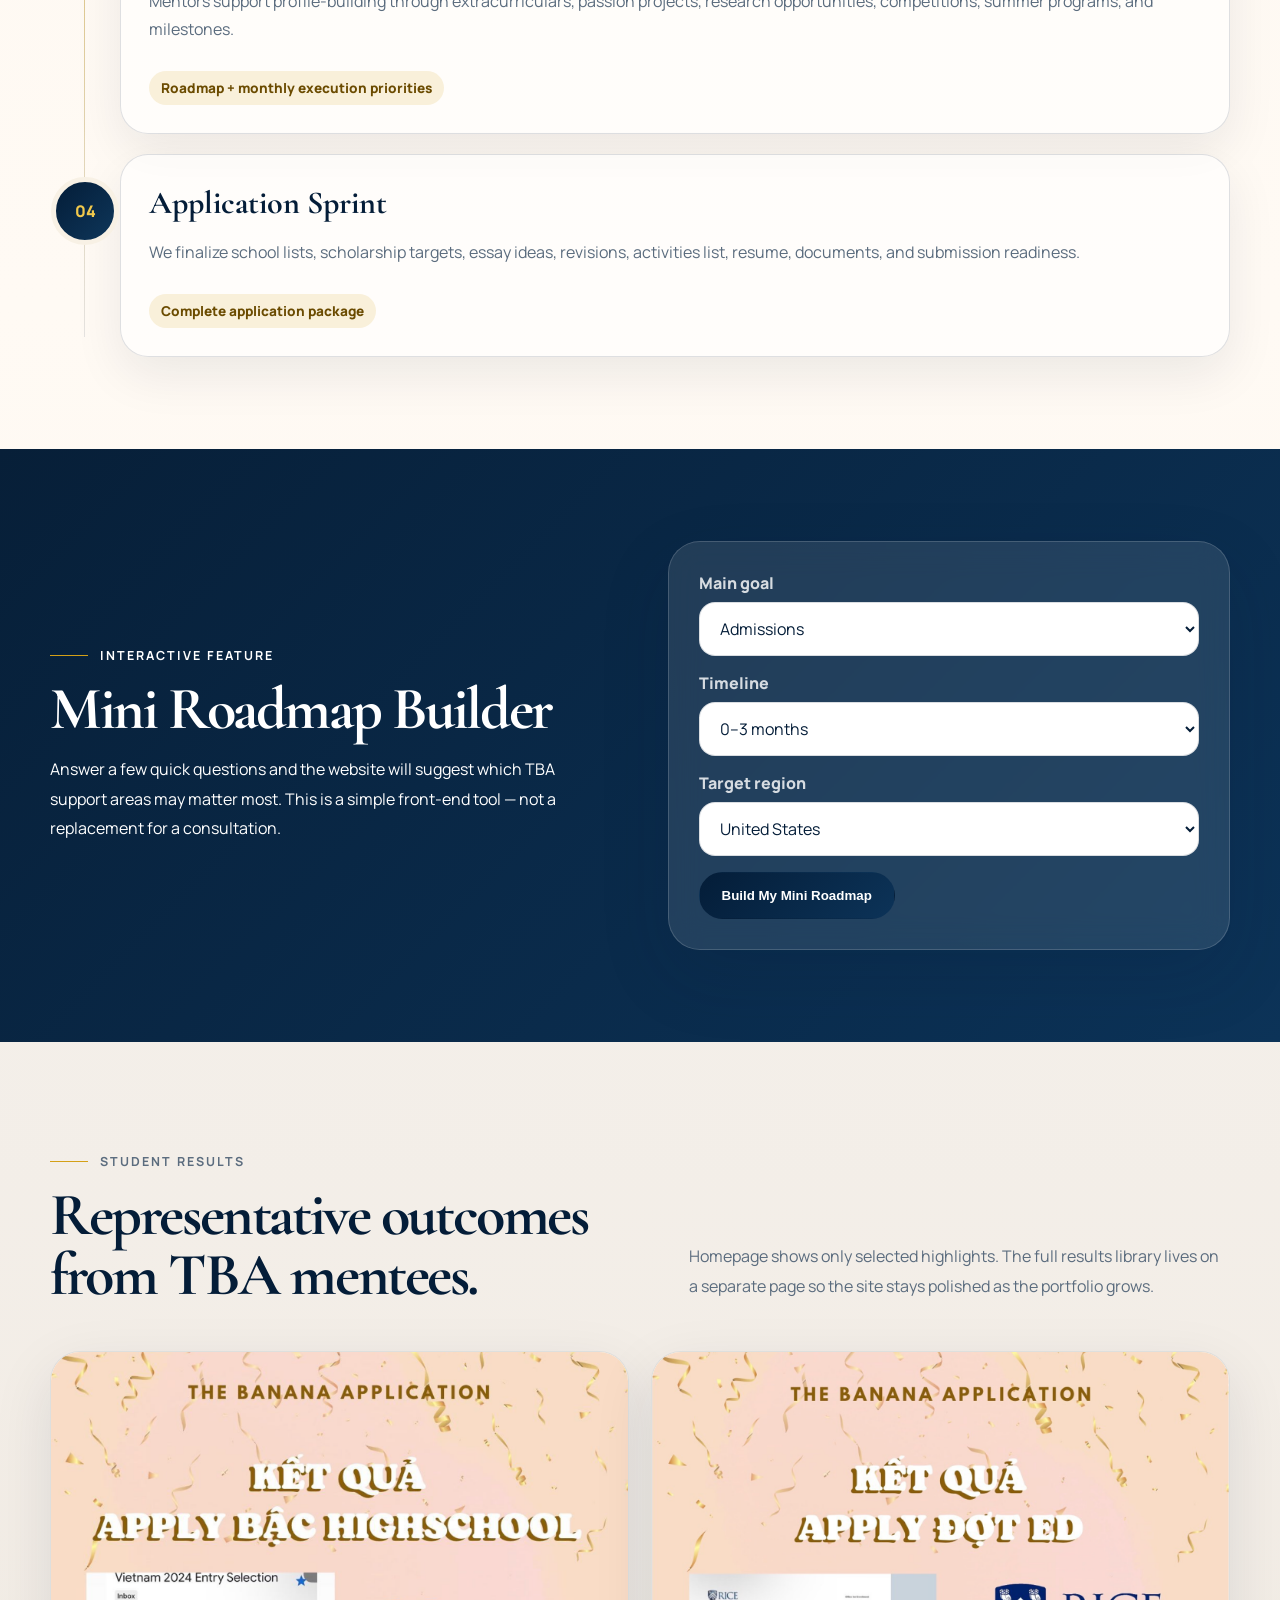
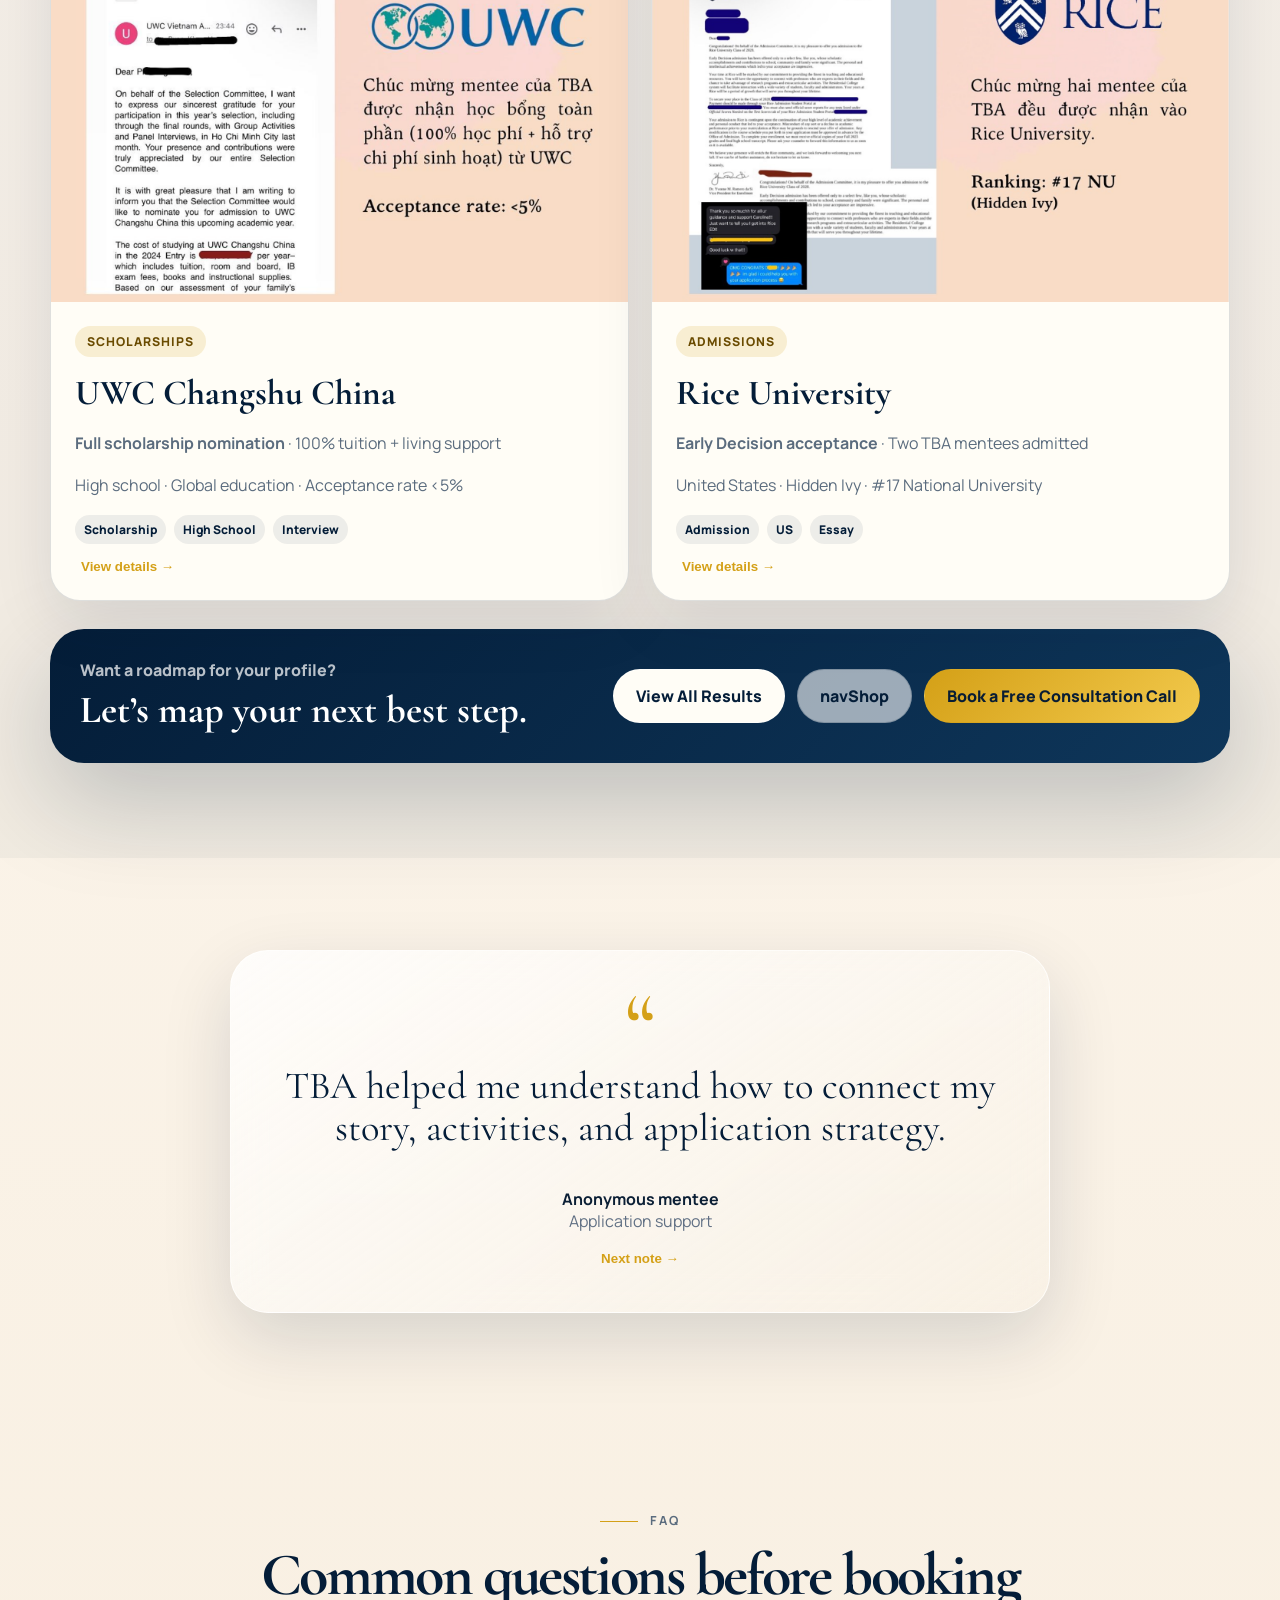
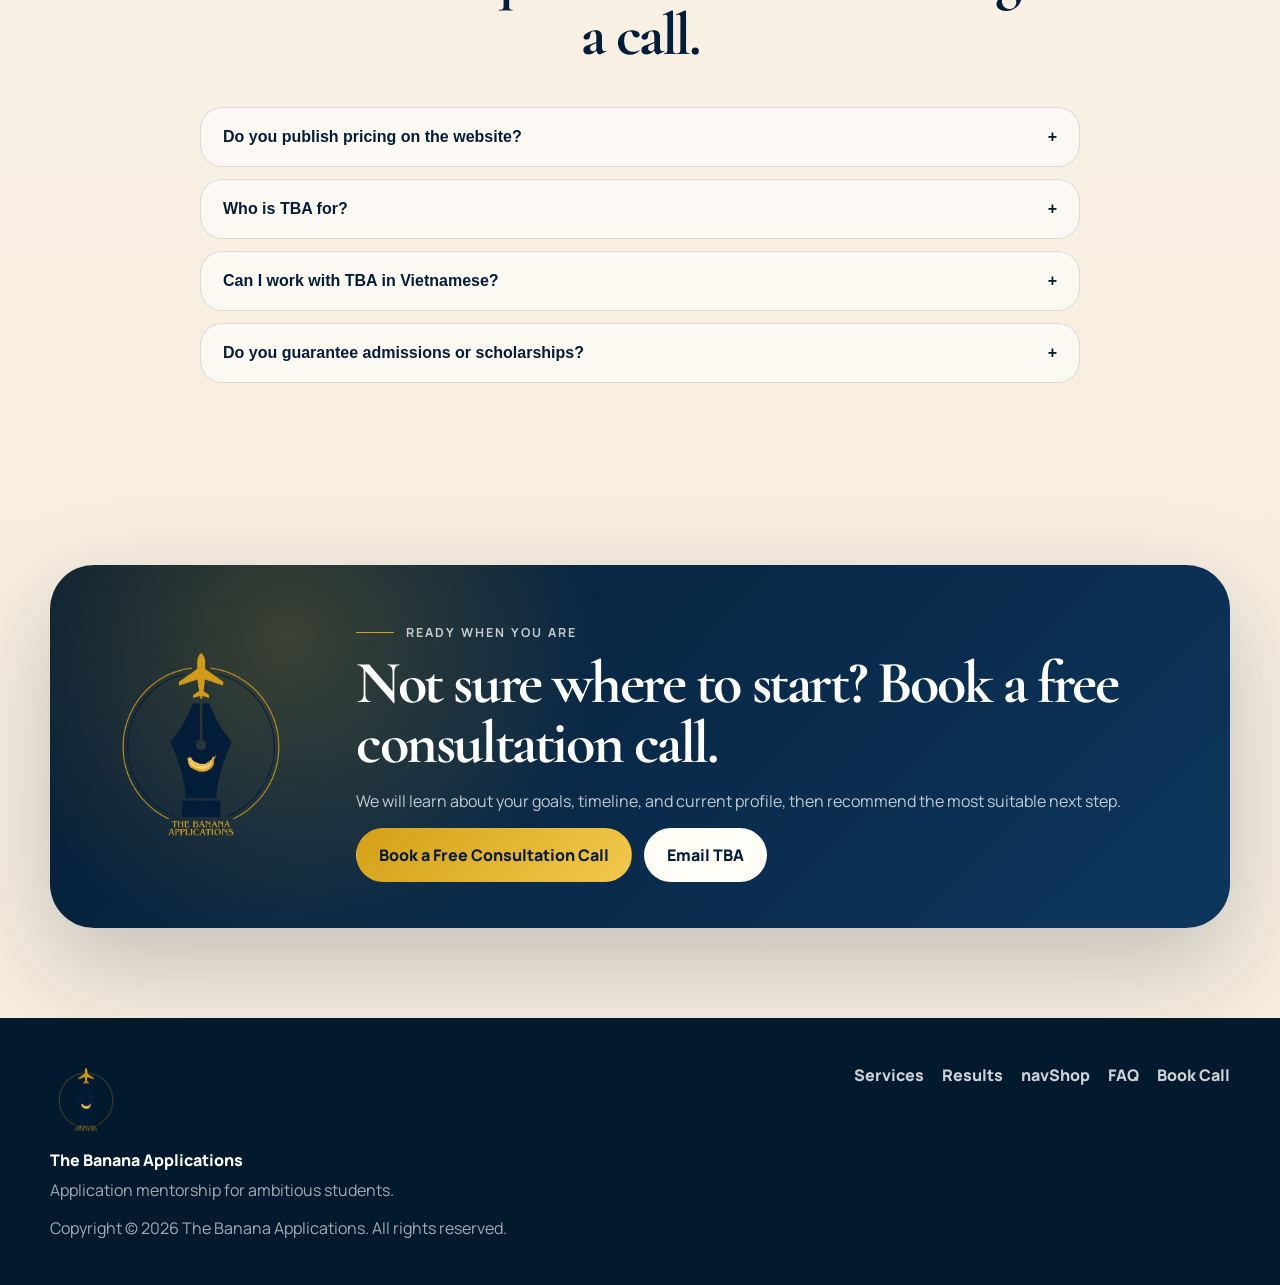
==== commit 77da0ebd: "Update index.html" ====
--- a/index.html
+++ b/index.html
@@ -22,11 +22,11 @@
   <header class="site-header" id="top">
     <a class="brand" href="index.html#top" aria-label="The Banana Applications home"><img src="tba-logo.png" alt="The Banana Applications logo" /><span>The Banana Applications</span></a>
     <nav class="desktop-nav" aria-label="Main navigation">
-      <a href="#services" data-i18n="navServices">Services</a><a href="results.html" data-i18n="navResults">Results</a><a href="#process" data-i18n="navProcess">Process</a><a href="#roadmap" data-i18n="navRoadmap">Roadmap Builder</a><a href="#faq" data-i18n="navFAQ">FAQ</a>
+      <a href="#services" data-i18n="navServices">Services</a><a href="results.html" data-i18n="navResults">Results</a><a href="#process" data-i18n="navProcess">Process</a><a href="#roadmap" data-i18n="navRoadmap">Roadmap Builder</a><a href="shop.html" data-i18n="navShop">Shop</a><a href="#faq" data-i18n="navFAQ">FAQ</a>
     </nav>
     <div class="header-actions"><button class="lang-toggle" type="button" aria-label="Switch language"><span class="lang-pill active" data-lang="en">EN</span><span class="lang-pill" data-lang="vi">VI</span></button><a class="btn btn-gold btn-small book-link" href="#" target="_blank" rel="noopener" data-i18n="bookShort">Book Call</a><button class="menu-button" type="button" aria-label="Open menu">☰</button></div>
   </header>
-  <div class="mobile-menu" aria-label="Mobile navigation"><a href="#services" data-i18n="navServices">Services</a><a href="results.html" data-i18n="navResults">Results</a><a href="#process" data-i18n="navProcess">Process</a><a href="#roadmap" data-i18n="navRoadmap">Roadmap Builder</a><a href="#faq" data-i18n="navFAQ">FAQ</a></div>
+  <div class="mobile-menu" aria-label="Mobile navigation"><a href="#services" data-i18n="navServices">Services</a><a href="results.html" data-i18n="navResults">Results</a><a href="#process" data-i18n="navProcess">Process</a><a href="#roadmap" data-i18n="navRoadmap">Roadmap Builder</a><a href="shop.html" data-i18n="navShop">Shop</a><a href="#faq" data-i18n="navFAQ">FAQ</a></div>
 
   <main id="main">
     <section class="hero section-shell">
@@ -66,7 +66,7 @@
 
     <section class="roadmap-section" id="roadmap"><div class="section-shell roadmap-grid reveal"><div><p class="eyebrow"><span></span><strong data-i18n="roadmapEyebrow">Interactive feature</strong></p><h2 data-i18n="roadmapTitle">Mini Roadmap Builder</h2><p data-i18n="roadmapBody">Answer a few quick questions and the website will suggest which TBA support areas may matter most. This is a simple front-end tool — not a replacement for a consultation.</p></div><div class="roadmap-card premium-card"><div class="quiz-step"><label data-i18n="quizGoal">Main goal</label><select id="goalSelect"><option value="admission">Admissions</option><option value="scholarship">Scholarship</option><option value="profile">Profile building</option><option value="essay">Essay/storytelling</option></select></div><div class="quiz-step"><label data-i18n="quizTimeline">Timeline</label><select id="timelineSelect"><option value="soon">0–3 months</option><option value="mid">3–9 months</option><option value="long">9+ months</option></select></div><div class="quiz-step"><label data-i18n="quizRegion">Target region</label><select id="regionSelect"><option value="us">United States</option><option value="canada">Canada</option><option value="both">Canada + US</option></select></div><button class="btn btn-navy" id="buildRoadmap" type="button" data-i18n="buildRoadmap">Build My Mini Roadmap</button><div class="roadmap-output" id="roadmapOutput"></div></div></div></section>
 
-    <section class="results-section" id="results"><div class="section-shell"><div class="results-top reveal"><div><p class="eyebrow"><span></span><strong data-i18n="resultsEyebrow">Student results</strong></p><h2 data-i18n="resultsTitle">Representative outcomes from TBA mentees.</h2></div><p data-i18n="resultsSubtitle">Homepage shows only selected highlights. The full results library lives on a separate page so the site stays polished as the portfolio grows.</p></div><div class="results-grid" id="featuredResultsGrid"></div><div class="inline-cta reveal"><div><p data-i18n="inlineCtaSmall">Want a roadmap for your profile?</p><h3 data-i18n="inlineCtaTitle">Let’s map your next best step.</h3></div><div class="cta-actions"><a class="btn btn-light" href="results.html" data-i18n="viewAllResults">View All Results</a><a class="btn btn-gold book-link" href="#" target="_blank" rel="noopener" data-i18n="bookFull">Book a Free Consultation Call</a></div></div></div></section>
+    <section class="results-section" id="results"><div class="section-shell"><div class="results-top reveal"><div><p class="eyebrow"><span></span><strong data-i18n="resultsEyebrow">Student results</strong></p><h2 data-i18n="resultsTitle">Representative outcomes from TBA mentees.</h2></div><p data-i18n="resultsSubtitle">Homepage shows only selected highlights. The full results library lives on a separate page so the site stays polished as the portfolio grows.</p></div><div class="results-grid" id="featuredResultsGrid"></div><div class="inline-cta reveal"><div><p data-i18n="inlineCtaSmall">Want a roadmap for your profile?</p><h3 data-i18n="inlineCtaTitle">Let’s map your next best step.</h3></div><div class="cta-actions"><a class="btn btn-light" href="results.html" data-i18n="viewAllResults">View All Results</a><a class="btn btn-outline" href="shop.html" data-i18n="navShop">Shop</a><a class="btn btn-gold book-link" href="#" target="_blank" rel="noopener" data-i18n="bookFull">Book a Free Consultation Call</a></div></div></div></section>
 
     <section class="testimonials section-shell reveal"><div class="testimonial-card premium-card"><p class="quote-mark">“</p><p id="testimonialText">TBA helped me understand how to connect my story, activities, and application strategy.</p><div><strong id="testimonialName">Anonymous mentee</strong><span id="testimonialMeta">Application support</span></div><button class="mini-link" id="nextTestimonial" type="button">Next note →</button></div></section>
 
@@ -75,7 +75,7 @@
     <section class="final-cta" id="contact"><div class="section-shell final-card reveal"><img src="tba-logo.png" alt="The Banana Applications logo" /><div><p class="eyebrow"><span></span><strong data-i18n="finalEyebrow">Ready when you are</strong></p><h2 data-i18n="finalTitle">Not sure where to start? Book a free consultation call.</h2><p data-i18n="finalBody">We will learn about your goals, timeline, and current profile, then recommend the most suitable next step.</p><div class="final-actions"><a class="btn btn-gold book-link" href="#" target="_blank" rel="noopener" data-i18n="bookFull">Book a Free Consultation Call</a><a class="btn btn-light" id="emailLink" href="#">Email TBA</a></div></div></div></section>
   </main>
 
-  <footer class="site-footer"><div class="section-shell footer-grid"><div><img src="tba-logo.png" alt="The Banana Applications logo" /><p>The Banana Applications</p><span data-i18n="footerTagline">Application mentorship for ambitious students.</span><span class="copyright">Copyright © 2026 The Banana Applications. All rights reserved.</span></div><div class="footer-links"><a href="#services" data-i18n="navServices">Services</a><a href="results.html" data-i18n="navResults">Results</a><a href="#faq" data-i18n="navFAQ">FAQ</a><a class="book-link" href="#" target="_blank" rel="noopener" data-i18n="bookShort">Book Call</a></div></div></footer>
+  <footer class="site-footer"><div class="section-shell footer-grid"><div><img src="tba-logo.png" alt="The Banana Applications logo" /><p>The Banana Applications</p><span data-i18n="footerTagline">Application mentorship for ambitious students.</span><span class="copyright">Copyright © 2026 The Banana Applications. All rights reserved.</span></div><div class="footer-links"><a href="#services" data-i18n="navServices">Services</a><a href="results.html" data-i18n="navResults">Results</a><a href="shop.html" data-i18n="navShop">Shop</a><a href="#faq" data-i18n="navFAQ">FAQ</a><a class="book-link" href="#" target="_blank" rel="noopener" data-i18n="bookShort">Book Call</a></div></div></footer>
   <dialog class="result-modal" id="resultModal"><button class="modal-close" type="button" aria-label="Close result">×</button><div id="modalContent"></div></dialog>
   <script src="data.js"></script><script src="script.js"></script>
 </body>
